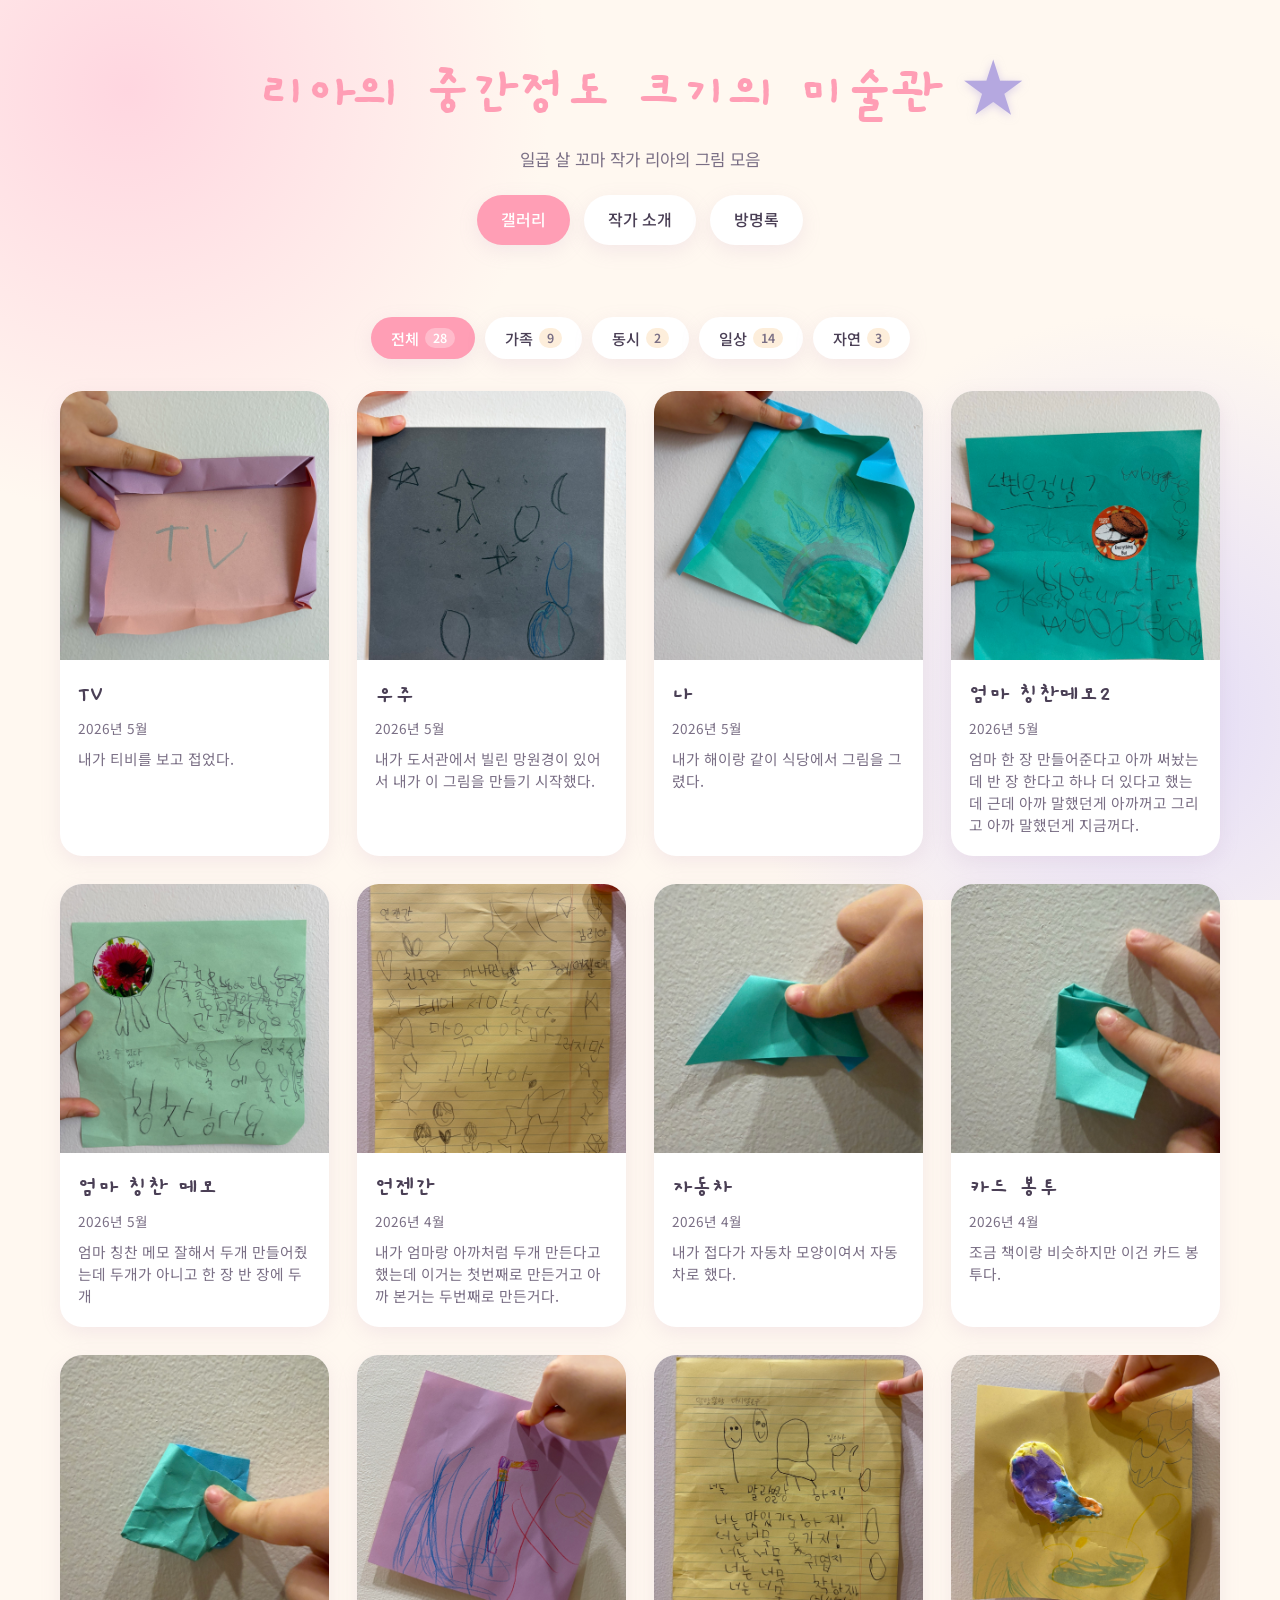
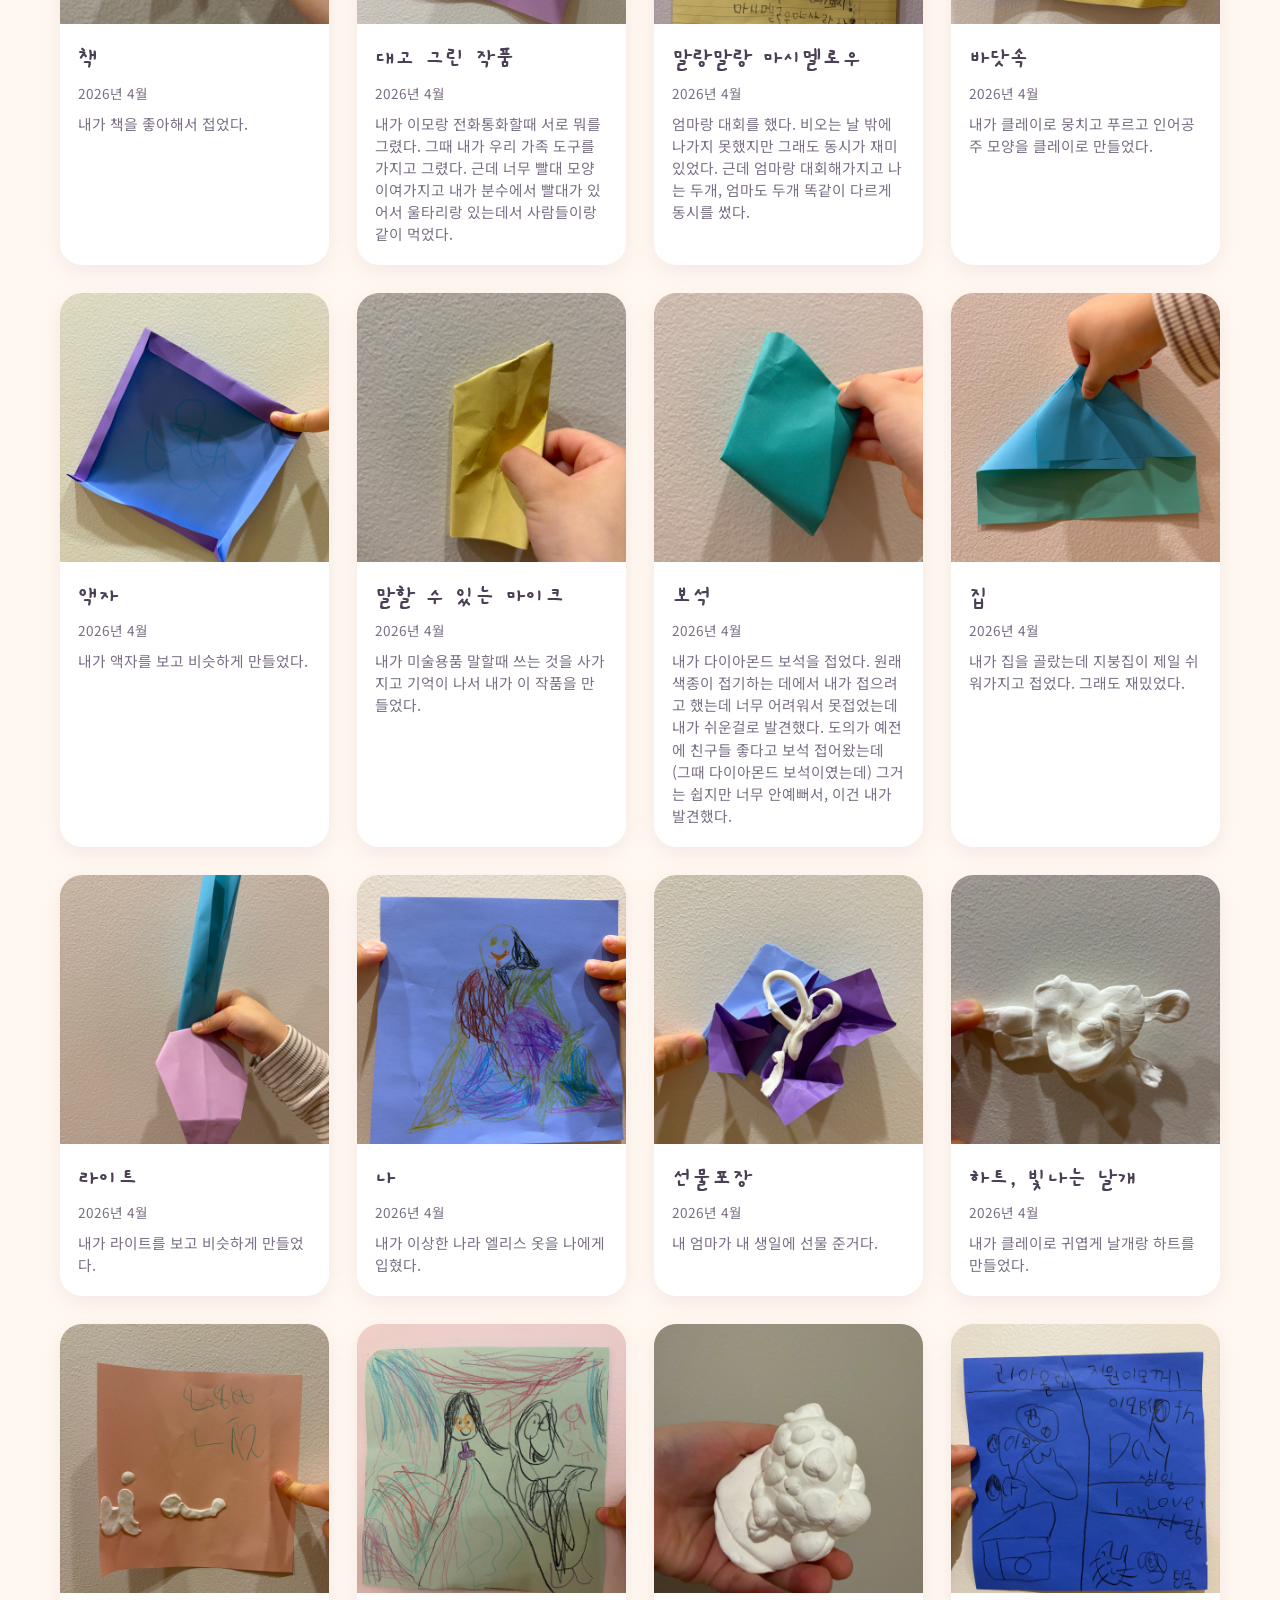
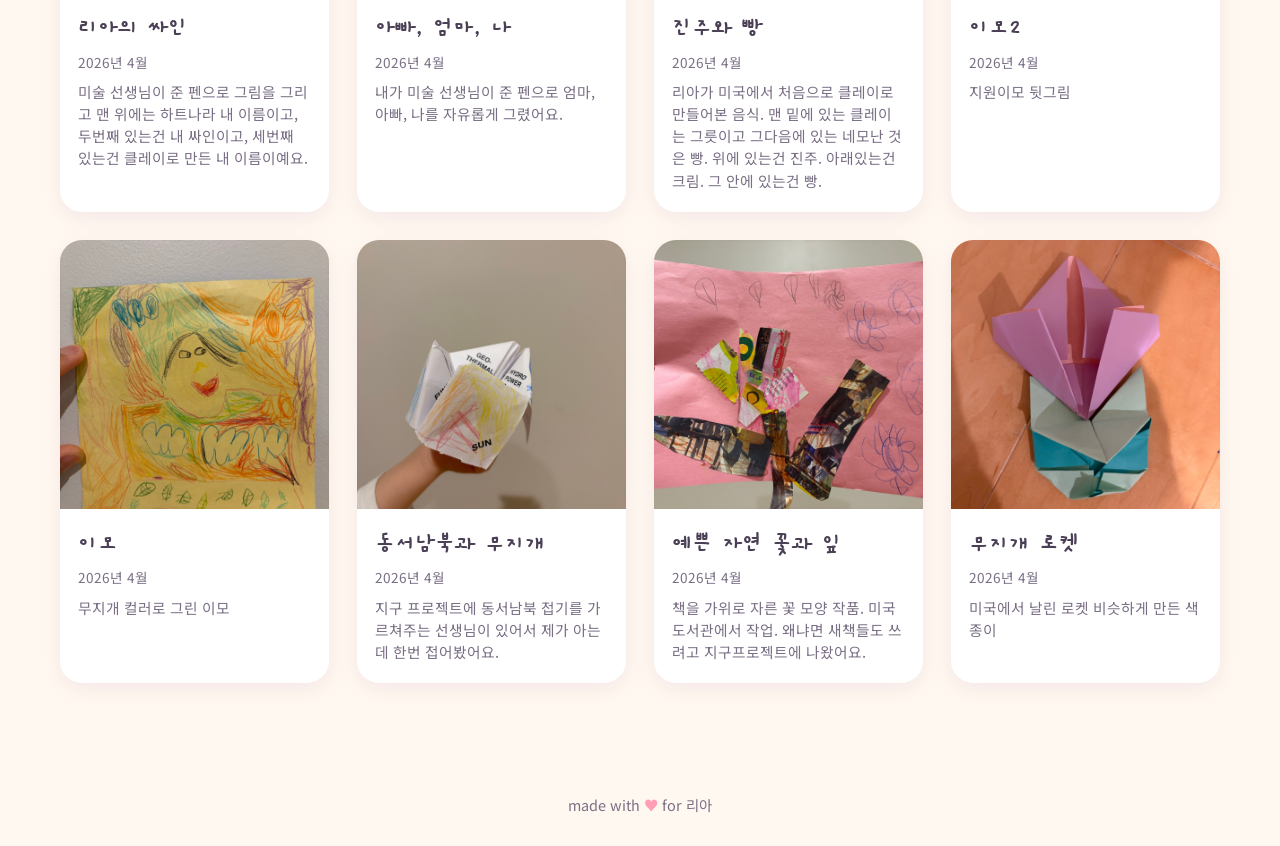
==== index.html @ 21913ac1 "별 색을 라벤더로, 모바일 줄바꿈 처리 - 노란 별이 핑크 배경에서 잘 안 보이던 문제 해결 - 색을 lavender(보라)로 변경 + drop-shadow 추가 - "미술관"과 " ====
<!DOCTYPE html>
<html lang="ko">
<head>
  <meta charset="UTF-8" />
  <meta name="viewport" content="width=device-width, initial-scale=1.0" />
  <title>리아의 중간정도 크기의 미술관</title>
  <meta name="description" content="일곱 살 꼬마 작가 리아의 그림 모음" />

  <!-- Open Graph (카카오톡, 페이스북, 슬랙 등 공유 미리보기) -->
  <meta property="og:type" content="website" />
  <meta property="og:site_name" content="리아의 중간정도 크기의 미술관" />
  <meta property="og:title" content="리아의 중간정도 크기의 미술관" />
  <meta property="og:description" content="일곱 살 꼬마 작가 리아의 그림 모음 — 가족·자연·동시·일상" />
  <meta property="og:url" content="https://junsoopablo.github.io/lia-gallery/" />
  <meta property="og:image" content="https://junsoopablo.github.io/lia-gallery/og-image.png" />
  <meta property="og:image:width" content="1200" />
  <meta property="og:image:height" content="630" />
  <meta property="og:locale" content="ko_KR" />
  <meta name="twitter:card" content="summary_large_image" />
  <meta name="twitter:title" content="리아의 중간정도 크기의 미술관" />
  <meta name="twitter:description" content="일곱 살 꼬마 작가 리아의 그림 모음" />
  <meta name="twitter:image" content="https://junsoopablo.github.io/lia-gallery/og-image.png" />

  <link rel="preconnect" href="https://fonts.googleapis.com" />
  <link rel="preconnect" href="https://fonts.gstatic.com" crossorigin />
  <link href="https://fonts.googleapis.com/css2?family=Gaegu:wght@400;700&family=Noto+Sans+KR:wght@400;500;700&display=swap" rel="stylesheet" />
  <link rel="stylesheet" href="style.css" />
</head>
<body>
  <header>
    <h1 class="site-title">리아의 중간정도 크기의 미술관&nbsp;<span class="star">★</span></h1>
    <p class="tagline">일곱 살 꼬마 작가 리아의 그림 모음</p>
    <nav>
      <a href="index.html" class="active">갤러리</a>
      <a href="about.html">작가 소개</a>
      <a href="guestbook.html">방명록</a>
      <a href="admin.html" class="admin-link" hidden>✏️ 편집</a>
    </nav>
  </header>

  <main>
    <div id="filterBar" class="filter-bar" role="tablist" aria-label="주제별 필터"></div>
    <section id="gallery" class="gallery" aria-label="작품 목록"></section>

  </main>

  <!-- Lightbox -->
  <div class="lightbox" id="lightbox" role="dialog" aria-modal="true" aria-label="작품 크게 보기">
    <button class="lightbox-close" id="lightboxClose" aria-label="닫기">✕</button>
    <button class="lightbox-nav lightbox-prev" id="lightboxPrev" aria-label="이전 작품">‹</button>
    <button class="lightbox-nav lightbox-next" id="lightboxNext" aria-label="다음 작품">›</button>
    <div class="lightbox-content">
      <img id="lightboxImg" src="" alt="" />
      <div class="lightbox-info">
        <h2 class="artwork-title" id="lightboxTitle"></h2>
        <p class="artwork-meta" id="lightboxMeta"></p>
        <p class="artwork-desc" id="lightboxDesc"></p>
      </div>
    </div>
  </div>

  <footer>
    <p>made with <span class="heart">♥</span> for 리아</p>
  </footer>

  <script src="artworks.js"></script>
  <script>
    // === Show 편집 link only on localhost ===
    if (['localhost', '127.0.0.1'].includes(location.hostname)) {
      document.querySelectorAll('.admin-link').forEach(a => a.hidden = false);
    }

    // === Helper: normalize category ===
    function getCat(art) {
      const c = (art.category || '').trim();
      return c || '기타';
    }

    // === Render gallery ===
    const gallery = document.getElementById('gallery');
    const filterBar = document.getElementById('filterBar');

    if (!artworks.length) {
      gallery.innerHTML = '<div class="empty">곧 새 작품이 올라올 거예요!</div>';
    } else {
      artworks.forEach((art, idx) => {
        const card = document.createElement('article');
        card.className = 'artwork-card';
        card.dataset.idx = idx;
        card.dataset.category = getCat(art);

        const wrap = document.createElement('div');
        wrap.className = 'artwork-img-wrap';
        const img = document.createElement('img');
        img.src = art.src;
        img.alt = art.title;
        img.loading = 'lazy';
        wrap.appendChild(img);

        const info = document.createElement('div');
        info.className = 'artwork-info';
        const h3 = document.createElement('h3');
        h3.className = 'artwork-title';
        h3.textContent = art.title;
        const meta = document.createElement('p');
        meta.className = 'artwork-meta';
        meta.textContent = art.date || '';
        info.appendChild(h3);
        info.appendChild(meta);
        if (art.description) {
          const desc = document.createElement('p');
          desc.className = 'artwork-desc';
          desc.textContent = art.description;
          info.appendChild(desc);
        }

        card.appendChild(wrap);
        card.appendChild(info);
        card.addEventListener('click', () => openLightbox(idx));
        gallery.appendChild(card);
      });

      // === Build filter buttons ===
      const counts = new Map();
      artworks.forEach(a => {
        const c = getCat(a);
        counts.set(c, (counts.get(c) || 0) + 1);
      });
      // Order: named categories (alpha) first, 기타 last
      const named = Array.from(counts.keys()).filter(c => c !== '기타').sort((a, b) => a.localeCompare(b, 'ko'));
      const orderedCats = [...named];
      if (counts.has('기타')) orderedCats.push('기타');

      // Only show filter bar if there's at least one named category
      if (named.length > 0) {
        addFilterBtn('전체', artworks.length, true);
        orderedCats.forEach(cat => addFilterBtn(cat, counts.get(cat), false));
      }
    }

    let currentFilter = '전체';

    function addFilterBtn(label, count, active) {
      const btn = document.createElement('button');
      btn.className = 'filter-btn' + (active ? ' active' : '');
      btn.dataset.cat = label;
      btn.innerHTML = `${label} <span class="filter-count">${count}</span>`;
      btn.addEventListener('click', () => {
        document.querySelectorAll('.filter-btn').forEach(b => b.classList.remove('active'));
        btn.classList.add('active');
        currentFilter = label;
        applyFilter();
      });
      filterBar.appendChild(btn);
    }

    function applyFilter() {
      document.querySelectorAll('.artwork-card').forEach(card => {
        const visible = currentFilter === '전체' || card.dataset.category === currentFilter;
        card.classList.toggle('hidden', !visible);
      });
    }

    // === Lightbox ===
    const lightbox = document.getElementById('lightbox');
    const lbImg = document.getElementById('lightboxImg');
    const lbTitle = document.getElementById('lightboxTitle');
    const lbMeta = document.getElementById('lightboxMeta');
    const lbDesc = document.getElementById('lightboxDesc');
    let currentIdx = 0;

    function openLightbox(idx) {
      currentIdx = idx;
      const art = artworks[idx];
      lbImg.src = art.src;
      lbImg.alt = art.title;
      lbTitle.textContent = art.title;
      lbMeta.textContent = art.date || '';
      lbDesc.textContent = art.description || '';
      lightbox.classList.add('open');
      document.body.style.overflow = 'hidden';
    }

    function closeLightbox() {
      lightbox.classList.remove('open');
      document.body.style.overflow = '';
    }

    function nav(delta) {
      // Walk through currently visible cards only (respects active filter)
      const visibleCards = Array.from(document.querySelectorAll('.artwork-card:not(.hidden)'));
      if (!visibleCards.length) return;
      const visibleIdxs = visibleCards.map(c => parseInt(c.dataset.idx, 10));
      const pos = visibleIdxs.indexOf(currentIdx);
      const newPos = (pos + delta + visibleIdxs.length) % visibleIdxs.length;
      openLightbox(visibleIdxs[newPos]);
    }

    document.getElementById('lightboxClose').addEventListener('click', closeLightbox);
    document.getElementById('lightboxPrev').addEventListener('click', e => { e.stopPropagation(); nav(-1); });
    document.getElementById('lightboxNext').addEventListener('click', e => { e.stopPropagation(); nav(1); });
    lightbox.addEventListener('click', e => { if (e.target === lightbox) closeLightbox(); });
    document.addEventListener('keydown', e => {
      if (!lightbox.classList.contains('open')) return;
      if (e.key === 'Escape') closeLightbox();
      else if (e.key === 'ArrowLeft') nav(-1);
      else if (e.key === 'ArrowRight') nav(1);
    });
  </script>
</body>
</html>
---- style.css ----
/* === Lia's Art Gallery — base styles === */
:root {
  --cream: #fff8f0;
  --cream-deep: #fdeedb;
  --pink: #ff9eb5;
  --pink-soft: #ffd6e0;
  --lavender: #b5a8e0;
  --lavender-soft: #e3dcf7;
  --mint: #a8e0d2;
  --yellow: #ffe49c;
  --text: #4a3f55;
  --text-soft: #7a6f85;
  --shadow: 0 6px 20px rgba(180, 140, 180, 0.15);
  --shadow-hover: 0 12px 32px rgba(180, 140, 180, 0.25);
}

* { box-sizing: border-box; margin: 0; padding: 0; }

html, body {
  font-family: 'Noto Sans KR', system-ui, -apple-system, sans-serif;
  background: var(--cream);
  color: var(--text);
  line-height: 1.6;
  min-height: 100vh;
}

body {
  background-image:
    radial-gradient(circle at 10% 10%, var(--pink-soft) 0, transparent 30%),
    radial-gradient(circle at 90% 80%, var(--lavender-soft) 0, transparent 30%);
  background-attachment: fixed;
}

/* === Header & nav === */
header {
  text-align: center;
  padding: 48px 20px 24px;
}

.site-title {
  font-family: 'Gaegu', cursive;
  font-size: clamp(2.4rem, 6vw, 3.6rem);
  font-weight: 700;
  color: var(--pink);
  letter-spacing: -1px;
}

.site-title .star {
  display: inline-block;
  color: var(--lavender);
  animation: twinkle 2s ease-in-out infinite;
  filter: drop-shadow(0 2px 4px rgba(181, 168, 224, 0.5));
}

@keyframes twinkle {
  0%, 100% { transform: rotate(-10deg) scale(1); }
  50% { transform: rotate(10deg) scale(1.15); }
}

.tagline {
  color: var(--text-soft);
  font-size: 1.05rem;
  margin-top: 6px;
}

nav {
  display: flex;
  justify-content: center;
  gap: 14px;
  margin-top: 22px;
  flex-wrap: wrap;
}

nav a {
  text-decoration: none;
  color: var(--text);
  background: white;
  padding: 10px 22px;
  border-radius: 999px;
  font-weight: 500;
  box-shadow: var(--shadow);
  transition: transform 0.2s, box-shadow 0.2s, background 0.2s;
  border: 2px solid transparent;
}

nav a:hover {
  transform: translateY(-2px);
  box-shadow: var(--shadow-hover);
  border-color: var(--pink-soft);
}

nav a.active {
  background: var(--pink);
  color: white;
}

/* === Main container === */
main {
  max-width: 1200px;
  margin: 0 auto;
  padding: 24px 20px 80px;
}

/* === Filter bar === */
.filter-bar {
  display: flex;
  flex-wrap: wrap;
  justify-content: center;
  gap: 10px;
  margin-top: 24px;
}

.filter-bar:empty { display: none; }

.filter-btn {
  font-family: inherit;
  font-size: 0.95rem;
  background: white;
  color: var(--text);
  border: 2px solid transparent;
  padding: 8px 18px;
  border-radius: 999px;
  cursor: pointer;
  font-weight: 500;
  box-shadow: var(--shadow);
  transition: transform 0.2s, background 0.2s, color 0.2s, border-color 0.2s;
  display: inline-flex;
  align-items: center;
  gap: 6px;
}

.filter-btn:hover {
  transform: translateY(-2px);
  border-color: var(--pink-soft);
}

.filter-btn.active {
  background: var(--pink);
  color: white;
}

.filter-count {
  font-size: 0.78rem;
  background: var(--cream-deep);
  color: var(--text-soft);
  padding: 1px 8px;
  border-radius: 999px;
  font-weight: 600;
}

.filter-btn.active .filter-count {
  background: rgba(255, 255, 255, 0.3);
  color: white;
}

.artwork-card.hidden { display: none; }

/* === Gallery grid === */
.gallery {
  display: grid;
  grid-template-columns: repeat(auto-fill, minmax(260px, 1fr));
  gap: 28px;
  margin-top: 32px;
}

.artwork-card {
  background: white;
  border-radius: 22px;
  overflow: hidden;
  box-shadow: var(--shadow);
  transition: transform 0.3s, box-shadow 0.3s;
  cursor: pointer;
  display: flex;
  flex-direction: column;
}

@media (hover: hover) {
  .artwork-card:hover {
    transform: translateY(-6px) rotate(-0.5deg);
    box-shadow: var(--shadow-hover);
  }

  .artwork-card:nth-child(even):hover {
    transform: translateY(-6px) rotate(0.5deg);
  }

  .artwork-card:hover .artwork-img-wrap img {
    transform: scale(1.05);
  }
}

.artwork-card:active {
  transform: scale(0.98);
}

.artwork-img-wrap {
  width: 100%;
  aspect-ratio: 1 / 1;
  overflow: hidden;
  background: var(--cream-deep);
  display: flex;
  align-items: center;
  justify-content: center;
}

.artwork-img-wrap img {
  width: 100%;
  height: 100%;
  object-fit: cover;
  display: block;
  transition: transform 0.4s ease;
}

.artwork-info {
  padding: 16px 18px 20px;
}

.artwork-title {
  font-family: 'Gaegu', cursive;
  font-size: 1.5rem;
  color: var(--text);
  margin-bottom: 4px;
}

.artwork-meta {
  font-size: 0.85rem;
  color: var(--text-soft);
}

.artwork-desc {
  font-size: 0.92rem;
  color: var(--text-soft);
  margin-top: 8px;
  line-height: 1.5;
}

/* === Lightbox === */
.lightbox {
  position: fixed;
  inset: 0;
  background: rgba(74, 63, 85, 0.85);
  display: none;
  align-items: center;
  justify-content: center;
  z-index: 1000;
  padding: 20px;
  animation: fadeIn 0.25s ease;
}

.lightbox.open { display: flex; }

@keyframes fadeIn { from { opacity: 0; } to { opacity: 1; } }

.lightbox-content {
  background: white;
  border-radius: 22px;
  max-width: 92vw;
  max-height: 92vh;
  overflow: hidden;
  display: flex;
  flex-direction: column;
  box-shadow: 0 20px 60px rgba(0, 0, 0, 0.4);
}

.lightbox-content img {
  width: 100%;
  max-height: 75vh;
  object-fit: contain;
  background: var(--cream-deep);
  display: block;
}

.lightbox-info {
  padding: 18px 24px 22px;
}

.lightbox-info .artwork-title { font-size: 1.8rem; }

.lightbox-close {
  position: absolute;
  top: 20px;
  right: 24px;
  background: white;
  color: var(--text);
  border: none;
  border-radius: 50%;
  width: 44px;
  height: 44px;
  font-size: 1.4rem;
  cursor: pointer;
  box-shadow: var(--shadow);
  transition: transform 0.2s;
}

.lightbox-close:hover { transform: rotate(90deg) scale(1.1); }

.lightbox-nav {
  position: absolute;
  top: 50%;
  transform: translateY(-50%);
  background: white;
  color: var(--text);
  border: none;
  border-radius: 50%;
  width: 50px;
  height: 50px;
  font-size: 1.5rem;
  cursor: pointer;
  box-shadow: var(--shadow);
  transition: transform 0.2s;
}

.lightbox-nav:hover { transform: translateY(-50%) scale(1.1); }
.lightbox-prev { left: 20px; }
.lightbox-next { right: 20px; }

/* === About page === */
.about-hero {
  text-align: center;
  padding: 32px 20px 24px;
}

.about-emoji {
  font-size: 4rem;
  display: inline-block;
  animation: bounce 2.5s ease-in-out infinite;
}

@keyframes bounce {
  0%, 100% { transform: translateY(0); }
  50% { transform: translateY(-12px); }
}

.about-card {
  background: white;
  border-radius: 28px;
  padding: 40px 36px;
  box-shadow: var(--shadow);
  max-width: 720px;
  margin: 24px auto;
  position: relative;
}

.about-card::before {
  content: '';
  position: absolute;
  top: -14px;
  left: 36px;
  width: 28px;
  height: 28px;
  background: var(--pink);
  border-radius: 50%;
}

.about-card::after {
  content: '';
  position: absolute;
  top: -8px;
  left: 70px;
  width: 18px;
  height: 18px;
  background: var(--lavender);
  border-radius: 50%;
}

.about-card h2 {
  font-family: 'Gaegu', cursive;
  font-size: 2rem;
  color: var(--pink);
  margin-bottom: 16px;
}

.about-card p {
  font-size: 1.05rem;
  margin-bottom: 14px;
  color: var(--text);
}

.about-facts {
  display: grid;
  grid-template-columns: repeat(auto-fit, minmax(180px, 1fr));
  gap: 16px;
  margin-top: 28px;
}

.fact {
  background: var(--cream-deep);
  border-radius: 16px;
  padding: 18px;
  text-align: center;
}

.fact-emoji { font-size: 2rem; display: block; margin-bottom: 6px; }
.fact-label { font-size: 0.85rem; color: var(--text-soft); }
.fact-value { font-family: 'Gaegu', cursive; font-size: 1.4rem; color: var(--text); }

/* === Comments (Supabase 방명록) === */
.comments {
  max-width: 820px;
  margin: 56px auto 0;
  background: white;
  border-radius: 22px;
  padding: 28px 28px 24px;
  box-shadow: var(--shadow);
}

.comments-title {
  font-family: 'Gaegu', cursive;
  font-size: 1.8rem;
  color: var(--pink);
  margin-bottom: 4px;
}

.comments-hint {
  color: var(--text-soft);
  font-size: 0.95rem;
  margin-bottom: 20px;
}

.comment-form {
  display: grid;
  gap: 12px;
  margin-bottom: 32px;
  background: linear-gradient(135deg, var(--cream-deep) 0%, var(--lavender-soft) 100%);
  padding: 22px;
  border-radius: 18px;
}

.comment-form input,
.comment-form textarea {
  width: 100%;
  box-sizing: border-box;
  display: block;
  font-family: inherit;
  font-size: 1rem;
  color: var(--text);
  padding: 13px 16px;
  border-radius: 12px;
  border: 2px solid white;
  background: white;
  resize: vertical;
  transition: border-color 0.15s, box-shadow 0.15s;
}

.comment-form input::placeholder,
.comment-form textarea::placeholder {
  color: var(--text-soft);
}

.comment-form input:focus,
.comment-form textarea:focus {
  outline: none;
  border-color: var(--pink);
  box-shadow: 0 0 0 3px rgba(255, 158, 181, 0.25);
}

.comment-form textarea {
  min-height: 90px;
  font-family: inherit;
}

.comment-form-foot {
  display: flex;
  justify-content: flex-end;
  align-items: center;
  gap: 14px;
  flex-wrap: wrap;
}

.comment-form-status {
  margin-right: auto;
  font-size: 0.92rem;
  color: var(--text);
}
.comment-form-status.success { color: #2f7d52; font-weight: 500; }
.comment-form-status.error { color: #c44; font-weight: 500; }

.comment-list {
  display: flex;
  flex-direction: column;
  gap: 14px;
}

.comment-count {
  font-size: 0.92rem;
  color: var(--text-soft);
  margin: 0 0 6px 4px;
}

.comment-loading,
.comment-empty {
  text-align: center;
  padding: 36px 16px;
  background: var(--cream);
  border-radius: 16px;
  color: var(--text-soft);
  font-size: 1rem;
}

.comment-error {
  text-align: center;
  padding: 18px;
  background: #fff0f0;
  border-radius: 12px;
  color: #c44;
  font-size: 0.95rem;
}

.comment-card {
  background: white;
  border: 2px solid var(--cream-deep);
  border-radius: 14px;
  padding: 14px 18px;
  transition: border-color 0.15s, transform 0.15s;
}

.comment-card:hover {
  border-color: var(--pink-soft);
}

.comment-head {
  display: flex;
  justify-content: space-between;
  align-items: baseline;
  gap: 10px;
  margin-bottom: 6px;
}

.comment-name {
  font-weight: 600;
  color: var(--text);
}

.comment-time {
  font-size: 0.82rem;
  color: var(--text-soft);
  flex-shrink: 0;
  margin-left: auto;
}

.comment-delete {
  background: transparent;
  border: none;
  color: var(--text-soft);
  font-size: 0.95rem;
  cursor: pointer;
  padding: 2px 8px;
  border-radius: 6px;
  transition: background 0.15s, color 0.15s;
  flex-shrink: 0;
}

.comment-delete:hover {
  background: #ffeaea;
  color: #c44;
}

.comment-message {
  color: var(--text);
  font-size: 0.97rem;
  line-height: 1.55;
  white-space: pre-wrap;
  word-break: break-word;
}

/* === Footer === */
footer {
  text-align: center;
  padding: 30px 20px;
  color: var(--text-soft);
  font-size: 0.9rem;
}

footer .heart { color: var(--pink); }

/* === Empty state === */
.empty {
  text-align: center;
  padding: 80px 20px;
  color: var(--text-soft);
}

/* === Admin page === */
.server-warning {
  background: #fff5e0;
  border: 2px solid var(--yellow);
  border-radius: 14px;
  padding: 14px 18px;
  margin-top: 14px;
  color: var(--text);
  font-size: 0.95rem;
}

.server-warning code {
  background: white;
  padding: 2px 8px;
  border-radius: 6px;
  font-size: 0.92em;
}

.server-warning a { color: var(--pink); font-weight: 500; }

.admin-status {
  font-size: 0.95rem;
  color: var(--text-soft);
}

.admin-status.saved { color: #4a9d6e; font-weight: 500; }
.admin-status.failed { color: #c44; font-weight: 500; }

.admin-toolbar {
  display: flex;
  align-items: center;
  justify-content: space-between;
  gap: 16px;
  background: white;
  border-radius: 18px;
  padding: 14px 20px;
  box-shadow: var(--shadow);
  margin-top: 18px;
  position: sticky;
  top: 12px;
  z-index: 10;
  flex-wrap: wrap;
}

.btn {
  font-family: inherit;
  font-size: 0.95rem;
  padding: 10px 20px;
  border-radius: 999px;
  border: 2px solid transparent;
  cursor: pointer;
  font-weight: 500;
  transition: transform 0.2s, box-shadow 0.2s;
}

.btn:hover { transform: translateY(-1px); box-shadow: var(--shadow); }

.btn-primary {
  background: var(--pink);
  color: white;
}

.admin-list {
  margin-top: 22px;
  display: flex;
  flex-direction: column;
  gap: 18px;
}

.admin-item {
  background: white;
  border-radius: 20px;
  padding: 18px;
  box-shadow: var(--shadow);
  display: grid;
  grid-template-columns: 160px 1fr;
  gap: 20px;
  align-items: start;
}

.admin-thumb {
  width: 100%;
  aspect-ratio: 1 / 1;
  border-radius: 14px;
  overflow: hidden;
  background: var(--cream-deep);
}

.admin-thumb img {
  width: 100%;
  height: 100%;
  object-fit: cover;
  display: block;
}

.admin-fields {
  display: flex;
  flex-direction: column;
  gap: 12px;
}

.admin-fields label {
  display: flex;
  flex-direction: column;
  gap: 4px;
}

.admin-fields label > span {
  font-size: 0.85rem;
  color: var(--text-soft);
  font-weight: 500;
}

.admin-fields input,
.admin-fields textarea {
  font-family: inherit;
  font-size: 1rem;
  color: var(--text);
  padding: 10px 14px;
  border-radius: 12px;
  border: 2px solid var(--cream-deep);
  background: var(--cream);
  resize: vertical;
  transition: border-color 0.15s, background 0.15s;
}

.admin-fields input:focus,
.admin-fields textarea:focus {
  outline: none;
  border-color: var(--pink-soft);
  background: white;
}

/* === Responsive: tablet === */
@media (max-width: 900px) {
  .gallery {
    grid-template-columns: repeat(auto-fill, minmax(220px, 1fr));
    gap: 22px;
  }
}

/* === Responsive: mobile (≤ 600px) === */
@media (max-width: 600px) {
  /* Header & nav */
  header { padding: 28px 14px 14px; }
  .site-title {
    font-size: 1.95rem;
    letter-spacing: -0.5px;
    line-height: 1.15;
  }
  .tagline {
    font-size: 0.92rem;
    margin-top: 4px;
  }
  nav {
    gap: 8px;
    margin-top: 16px;
  }
  nav a {
    padding: 9px 16px;
    font-size: 0.9rem;
  }

  main { padding: 16px 14px 50px; }

  /* Filter bar */
  .filter-bar {
    gap: 8px;
    margin-top: 16px;
  }
  .filter-btn {
    padding: 8px 14px;
    font-size: 0.88rem;
  }
  .filter-count {
    padding: 1px 7px;
    font-size: 0.74rem;
  }

  /* Gallery — 2 columns */
  .gallery {
    grid-template-columns: repeat(2, 1fr);
    gap: 12px;
    margin-top: 22px;
  }
  .artwork-card { border-radius: 16px; }
  .artwork-info { padding: 10px 12px 14px; }
  .artwork-title { font-size: 1.15rem; line-height: 1.25; }
  .artwork-meta { font-size: 0.74rem; }
  .artwork-desc {
    font-size: 0.82rem;
    margin-top: 6px;
    display: -webkit-box;
    -webkit-line-clamp: 2;
    -webkit-box-orient: vertical;
    overflow: hidden;
  }

  /* Lightbox */
  .lightbox { padding: 10px; }
  .lightbox-content { border-radius: 16px; }
  .lightbox-content img { max-height: 65vh; }
  .lightbox-info { padding: 14px 18px 18px; }
  .lightbox-info .artwork-title { font-size: 1.5rem; }
  .lightbox-close {
    top: 12px;
    right: 12px;
    width: 40px;
    height: 40px;
    font-size: 1.2rem;
  }
  .lightbox-nav {
    width: 40px;
    height: 40px;
    font-size: 1.3rem;
  }
  .lightbox-prev { left: 8px; }
  .lightbox-next { right: 8px; }

  /* About */
  .about-hero { padding: 20px 14px 12px; }
  .about-emoji { font-size: 3rem; }
  .about-card {
    padding: 26px 22px;
    border-radius: 22px;
    margin: 18px auto;
  }
  .about-card h2 { font-size: 1.55rem; line-height: 1.3; }
  .about-card p { font-size: 0.98rem; }
  .about-facts {
    grid-template-columns: repeat(2, 1fr);
    gap: 10px;
    margin-top: 22px;
  }
  .fact { padding: 14px 8px; }
  .fact-emoji { font-size: 1.7rem; }
  .fact-value { font-size: 1.2rem; }
  .fact-label { font-size: 0.78rem; }

  /* Comments */
  .comments {
    padding: 22px 16px 18px;
    border-radius: 18px;
    margin-top: 32px;
  }
  .comments-title { font-size: 1.6rem; }
  .comments-hint { font-size: 0.92rem; margin-bottom: 16px; }
  .comment-form {
    padding: 16px;
    gap: 10px;
    border-radius: 14px;
  }
  .comment-form input,
  .comment-form textarea {
    padding: 12px 14px;
    font-size: 16px; /* iOS 줌 방지 */
  }
  .comment-form textarea { min-height: 80px; }
  .comment-form-foot {
    flex-direction: column-reverse;
    align-items: stretch;
    gap: 8px;
  }
  .comment-form-status {
    margin-right: 0;
    text-align: center;
    font-size: 0.88rem;
  }
  .comment-form .btn { width: 100%; padding: 12px 20px; }
  .comment-card { padding: 12px 14px; border-radius: 12px; }
  .comment-name { font-size: 0.95rem; }
  .comment-time { font-size: 0.78rem; }
  .comment-message { font-size: 0.93rem; }

  /* Admin */
  .admin-item {
    grid-template-columns: 1fr;
    padding: 14px;
  }
  .admin-thumb { max-width: 180px; }
  .admin-toolbar { position: static; padding: 12px 14px; }
  .admin-fields input,
  .admin-fields textarea { font-size: 16px; /* iOS 줌 방지 */ }

  /* Footer */
  footer { padding: 22px 16px; font-size: 0.85rem; }
}

/* === iOS-safe touch behavior === */
button, .btn, nav a, .filter-btn, .artwork-card, .lightbox-nav, .lightbox-close {
  -webkit-tap-highlight-color: rgba(255, 158, 181, 0.2);
}
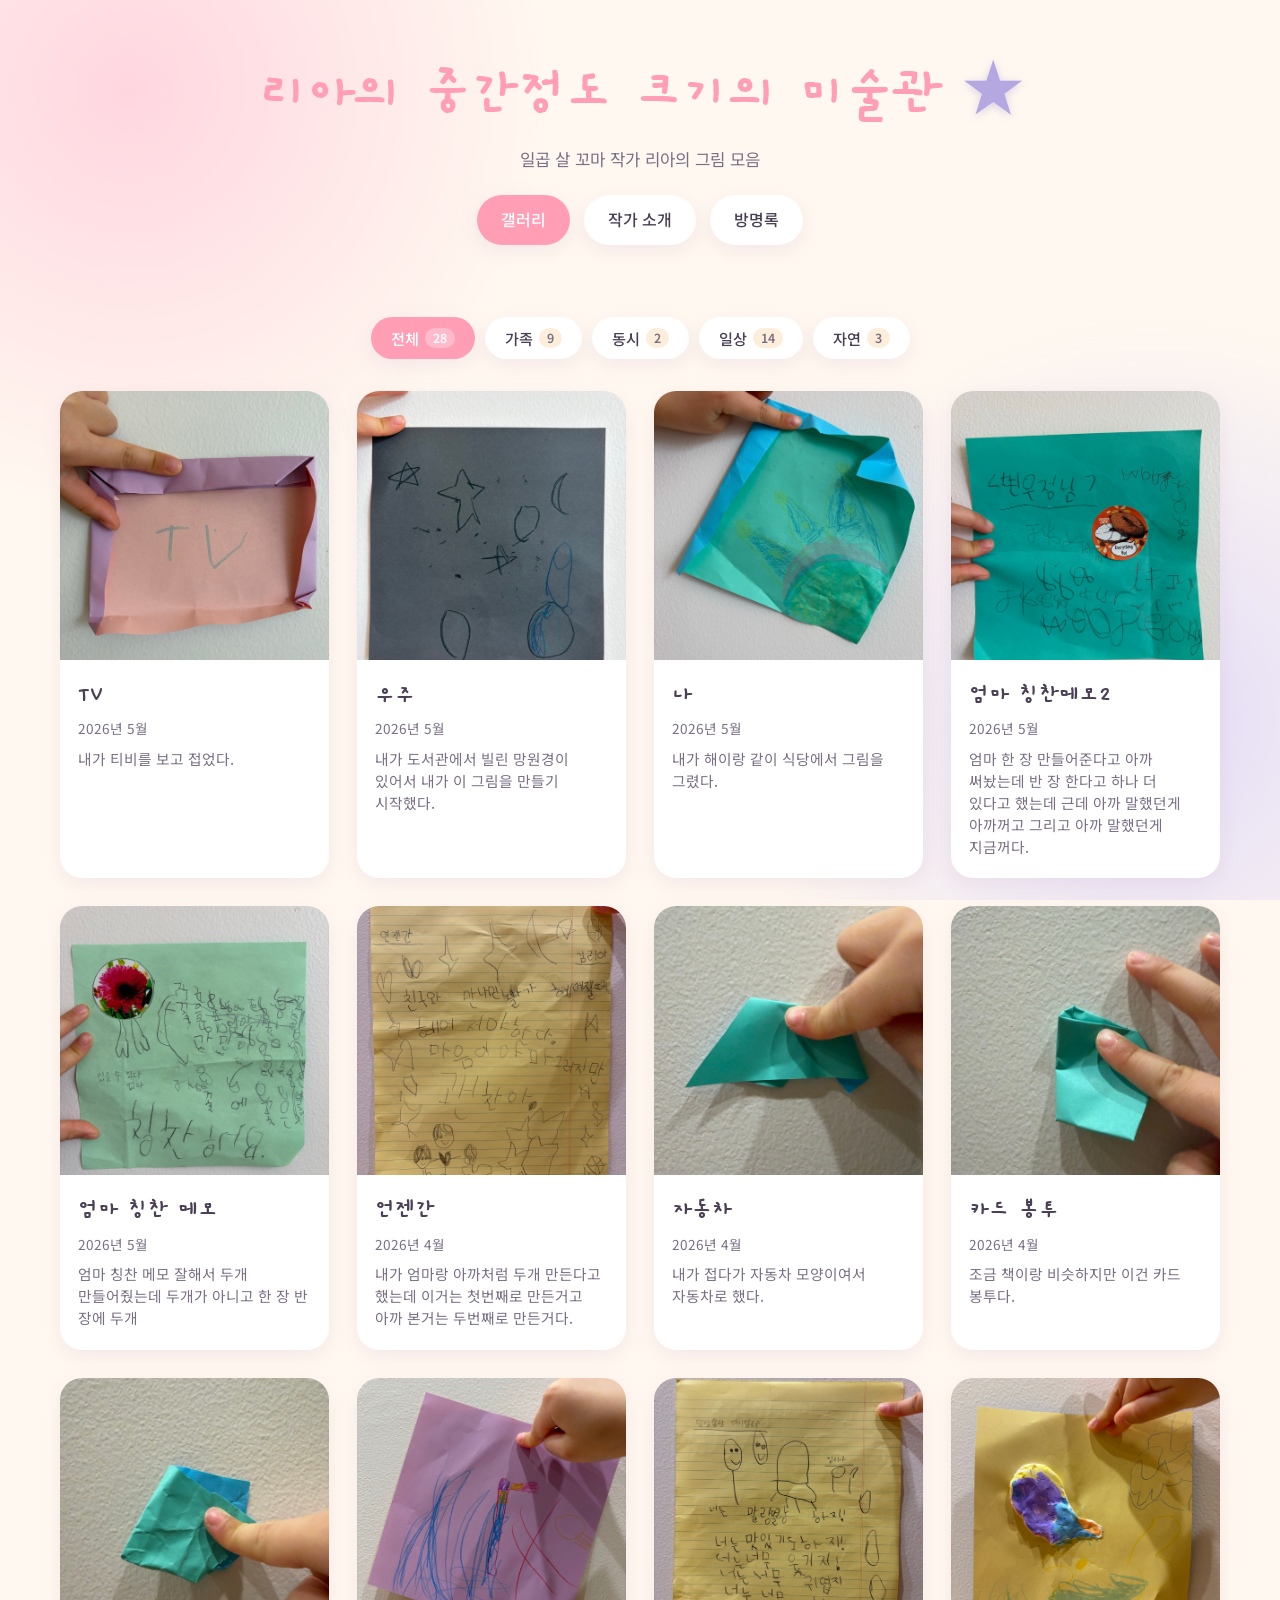
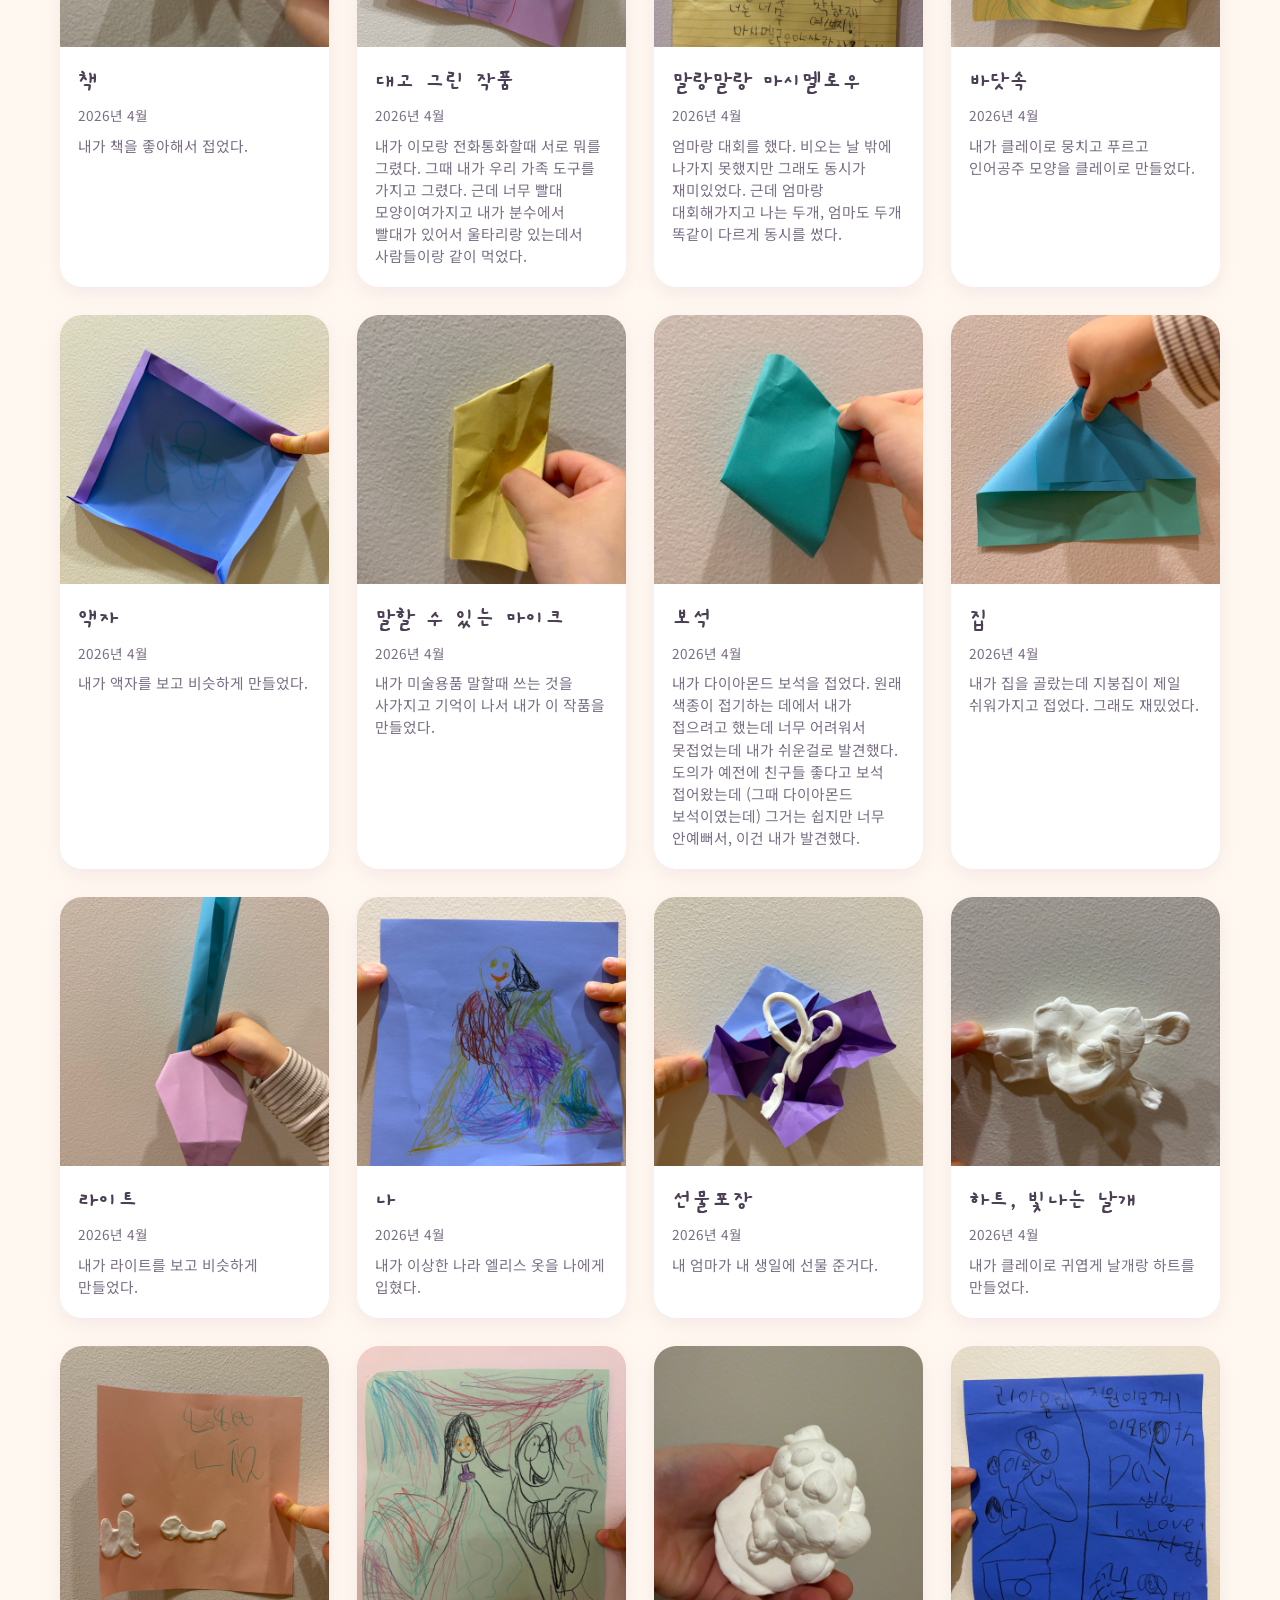
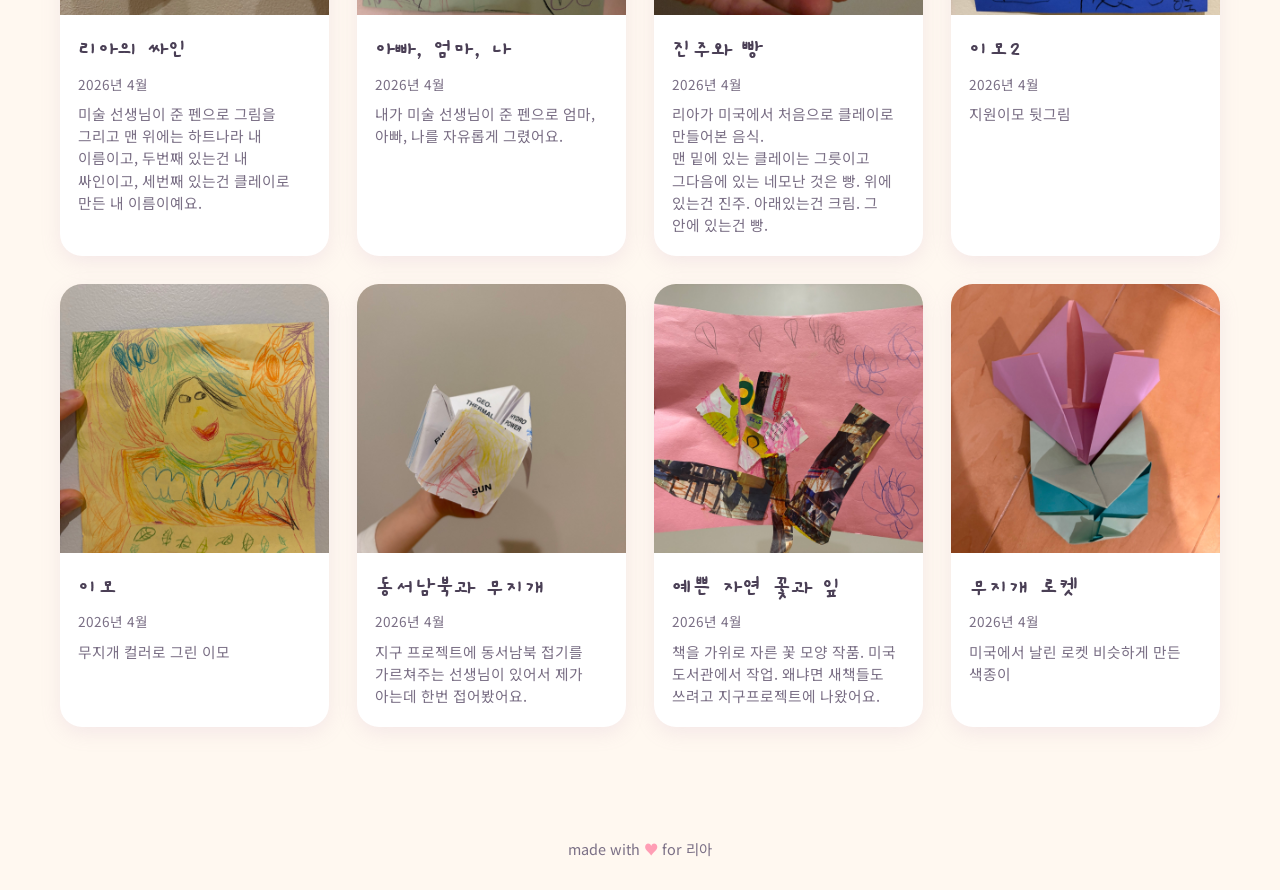
==== commit 77c0cb3a: "라이트박스 모바일 UX 개선 - 화살표 버튼이 흰 카드 위에서 안 보이던 문제 해결 (어두운 배경으로) - 닫기/네비 버튼 z-index 추가, 터치 타겟 44px로 확대 - 좌우" ====
--- a/index.html
+++ b/index.html
@@ -206,6 +206,24 @@
       else if (e.key === 'ArrowLeft') nav(-1);
       else if (e.key === 'ArrowRight') nav(1);
     });
+
+    // === Touch swipe support (mobile) ===
+    let touchStartX = 0, touchStartY = 0;
+    lightbox.addEventListener('touchstart', e => {
+      const t = e.changedTouches[0];
+      touchStartX = t.clientX;
+      touchStartY = t.clientY;
+    }, { passive: true });
+    lightbox.addEventListener('touchend', e => {
+      if (!lightbox.classList.contains('open')) return;
+      const t = e.changedTouches[0];
+      const dx = t.clientX - touchStartX;
+      const dy = t.clientY - touchStartY;
+      // 가로 스와이프 (수직보다 더 크고 50px 이상)
+      if (Math.abs(dx) > 50 && Math.abs(dx) > Math.abs(dy)) {
+        nav(dx < 0 ? 1 : -1);
+      }
+    }, { passive: true });
   </script>
 </body>
 </html>
--- a/style.css
+++ b/style.css
@@ -22,6 +22,8 @@
   color: var(--text);
   line-height: 1.6;
   min-height: 100vh;
+  word-break: keep-all;
+  overflow-wrap: break-word;
 }
 
 body {
@@ -43,6 +45,8 @@
   font-weight: 700;
   color: var(--pink);
   letter-spacing: -1px;
+  word-break: keep-all;
+  overflow-wrap: break-word;
 }
 
 .site-title .star {
@@ -232,6 +236,7 @@
   color: var(--text-soft);
   margin-top: 8px;
   line-height: 1.5;
+  white-space: pre-wrap;
 }
 
 /* === Lightbox === */
@@ -256,10 +261,12 @@
   border-radius: 22px;
   max-width: 92vw;
   max-height: 92vh;
-  overflow: hidden;
+  overflow-y: auto;
+  overflow-x: hidden;
   display: flex;
   flex-direction: column;
   box-shadow: 0 20px 60px rgba(0, 0, 0, 0.4);
+  -webkit-overflow-scrolling: touch;
 }
 
 .lightbox-content img {
@@ -280,37 +287,50 @@
   position: absolute;
   top: 20px;
   right: 24px;
-  background: white;
-  color: var(--text);
+  background: rgba(74, 63, 85, 0.85);
+  color: white;
   border: none;
   border-radius: 50%;
   width: 44px;
   height: 44px;
   font-size: 1.4rem;
   cursor: pointer;
-  box-shadow: var(--shadow);
-  transition: transform 0.2s;
-}
-
-.lightbox-close:hover { transform: rotate(90deg) scale(1.1); }
+  box-shadow: 0 4px 12px rgba(0, 0, 0, 0.3);
+  transition: transform 0.2s, background 0.2s;
+  z-index: 10;
+}
+
+.lightbox-close:hover {
+  transform: rotate(90deg) scale(1.1);
+  background: var(--text);
+}
 
 .lightbox-nav {
   position: absolute;
   top: 50%;
   transform: translateY(-50%);
-  background: white;
-  color: var(--text);
+  background: rgba(74, 63, 85, 0.85);
+  color: white;
   border: none;
   border-radius: 50%;
   width: 50px;
   height: 50px;
-  font-size: 1.5rem;
+  font-size: 1.6rem;
+  font-weight: 600;
   cursor: pointer;
-  box-shadow: var(--shadow);
-  transition: transform 0.2s;
-}
-
-.lightbox-nav:hover { transform: translateY(-50%) scale(1.1); }
+  box-shadow: 0 4px 12px rgba(0, 0, 0, 0.3);
+  transition: transform 0.2s, background 0.2s;
+  z-index: 10;
+  display: flex;
+  align-items: center;
+  justify-content: center;
+  padding-bottom: 4px; /* 화살표 시각적 보정 */
+}
+
+.lightbox-nav:hover {
+  transform: translateY(-50%) scale(1.1);
+  background: var(--text);
+}
 .lightbox-prev { left: 20px; }
 .lightbox-next { right: 20px; }
 
@@ -769,7 +789,8 @@
   .artwork-info { padding: 10px 12px 14px; }
   .artwork-title { font-size: 1.15rem; line-height: 1.25; }
   .artwork-meta { font-size: 0.74rem; }
-  .artwork-desc {
+  /* 갤러리 카드의 설명만 2줄 자르기 (라이트박스에서는 전체 표시) */
+  .artwork-card .artwork-desc {
     font-size: 0.82rem;
     margin-top: 6px;
     display: -webkit-box;
@@ -785,19 +806,19 @@
   .lightbox-info { padding: 14px 18px 18px; }
   .lightbox-info .artwork-title { font-size: 1.5rem; }
   .lightbox-close {
-    top: 12px;
-    right: 12px;
-    width: 40px;
-    height: 40px;
-    font-size: 1.2rem;
+    top: 14px;
+    right: 14px;
+    width: 44px;
+    height: 44px;
+    font-size: 1.3rem;
   }
   .lightbox-nav {
-    width: 40px;
-    height: 40px;
-    font-size: 1.3rem;
-  }
-  .lightbox-prev { left: 8px; }
-  .lightbox-next { right: 8px; }
+    width: 44px;
+    height: 44px;
+    font-size: 1.5rem;
+  }
+  .lightbox-prev { left: 6px; }
+  .lightbox-next { right: 6px; }
 
   /* About */
   .about-hero { padding: 20px 14px 12px; }
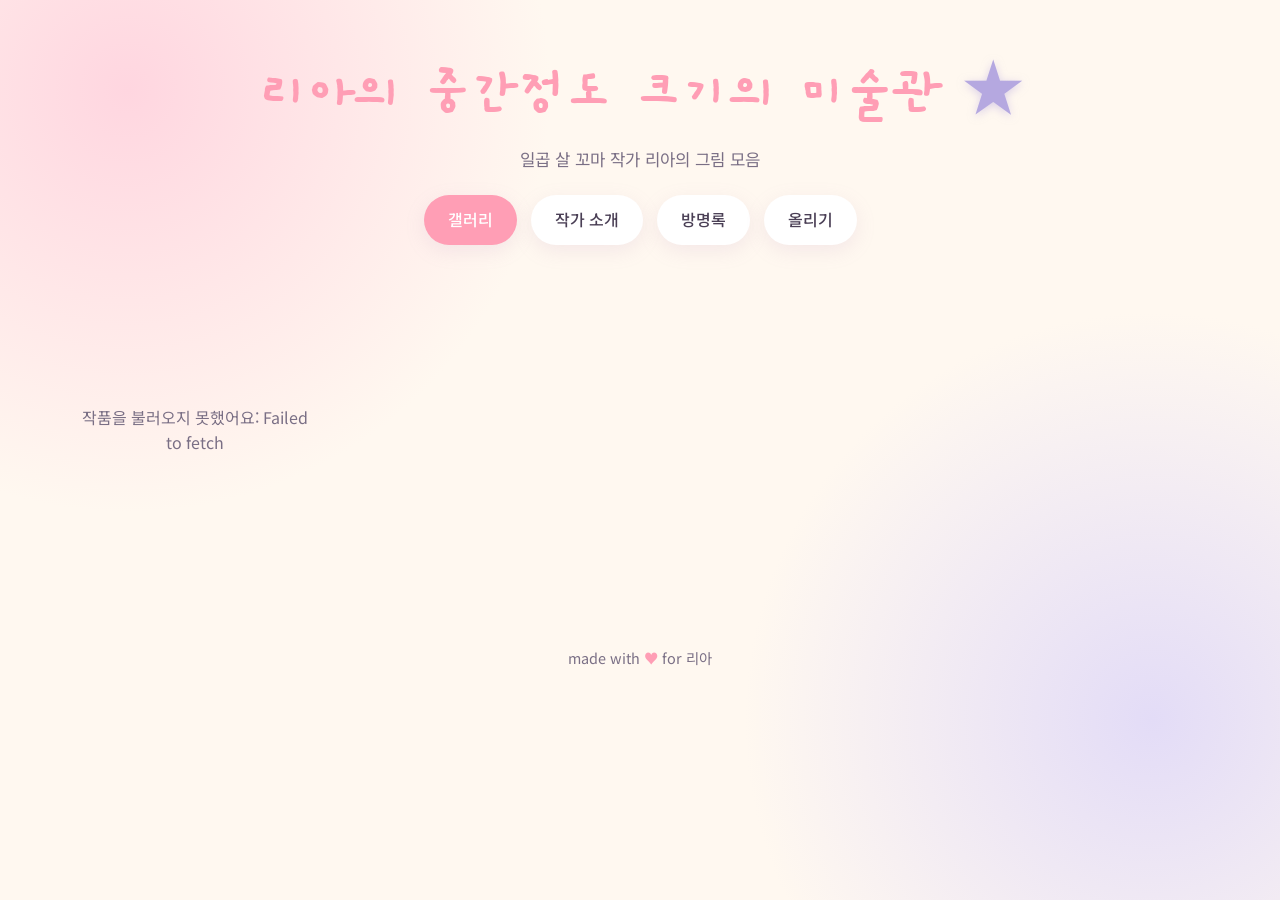
==== commit b9bb5d7c: "Supabase 백엔드 전환 + 탭 업로드 페이지 핵심: 작품 데이터를 GitHub 정적 파일에서 Supabase DB+Storage로 이전. 이제 컴퓨터 없이 갤럭시 탭에서 직접" ====
--- a/index.html
+++ b/index.html
@@ -34,6 +34,7 @@
       <a href="index.html" class="active">갤러리</a>
       <a href="about.html">작가 소개</a>
       <a href="guestbook.html">방명록</a>
+      <a href="upload.html">올리기</a>
       <a href="admin.html" class="admin-link" hidden>✏️ 편집</a>
     </nav>
   </header>
@@ -63,7 +64,7 @@
     <p>made with <span class="heart">♥</span> for 리아</p>
   </footer>
 
-  <script src="artworks.js"></script>
+  <script src="config.js"></script>
   <script>
     // === Show 편집 link only on localhost ===
     if (['localhost', '127.0.0.1'].includes(location.hostname)) {
@@ -76,13 +77,47 @@
       return c || '기타';
     }
 
-    // === Render gallery ===
+    let artworks = [];
     const gallery = document.getElementById('gallery');
     const filterBar = document.getElementById('filterBar');
 
-    if (!artworks.length) {
-      gallery.innerHTML = '<div class="empty">곧 새 작품이 올라올 거예요!</div>';
-    } else {
+    // === Load artworks from Supabase ===
+    async function loadArtworks() {
+      gallery.innerHTML = '<div class="empty">작품 불러오는 중...</div>';
+      const url = `${SUPABASE_URL}/rest/v1/artworks?select=*&order=sort_order.desc.nullslast,created_at.desc`;
+      try {
+        const res = await fetch(url, {
+          headers: {
+            apikey: SUPABASE_ANON_KEY,
+            Authorization: 'Bearer ' + SUPABASE_ANON_KEY,
+          }
+        });
+        if (!res.ok) throw new Error('HTTP ' + res.status);
+        const rows = await res.json();
+        artworks = rows.map(r => ({
+          id: r.id,
+          title: r.title || '',
+          date: r.date || '',
+          category: r.category || '',
+          description: r.description || '',
+          src: imageUrl(r.image_path),
+        }));
+        renderGallery();
+      } catch (e) {
+        gallery.innerHTML = '<div class="empty">작품을 불러오지 못했어요: ' + e.message + '</div>';
+      }
+    }
+
+    // === Render gallery ===
+    function renderGallery() {
+      gallery.innerHTML = '';
+      filterBar.innerHTML = '';
+
+      if (!artworks.length) {
+        gallery.innerHTML = '<div class="empty">곧 새 작품이 올라올 거예요!</div>';
+        return;
+      }
+
       artworks.forEach((art, idx) => {
         const card = document.createElement('article');
         card.className = 'artwork-card';
@@ -140,6 +175,8 @@
 
     let currentFilter = '전체';
 
+    loadArtworks();
+
     function addFilterBtn(label, count, active) {
       const btn = document.createElement('button');
       btn.className = 'filter-btn' + (active ? ' active' : '');
--- a/style.css
+++ b/style.css
@@ -583,6 +583,157 @@
   word-break: break-word;
 }
 
+/* === Upload page === */
+.upload-card {
+  max-width: 720px;
+  margin: 24px auto 0;
+  background: white;
+  border-radius: 22px;
+  padding: 28px;
+  box-shadow: var(--shadow);
+}
+
+.upload-loading {
+  text-align: center;
+  color: var(--text-soft);
+  margin-top: 60px;
+}
+
+.upload-head {
+  display: flex;
+  justify-content: space-between;
+  align-items: center;
+  margin-bottom: 18px;
+}
+
+.upload-section-title {
+  font-family: 'Gaegu', cursive;
+  font-size: 1.8rem;
+  color: var(--pink);
+  margin: 0;
+}
+
+.upload-form {
+  display: grid;
+  gap: 14px;
+}
+
+.upload-form label {
+  display: flex;
+  flex-direction: column;
+  gap: 6px;
+}
+
+.upload-form label > span {
+  font-size: 0.9rem;
+  color: var(--text-soft);
+  font-weight: 500;
+}
+
+.upload-form input[type=text],
+.upload-form input[type=password],
+.upload-form select,
+.upload-form textarea {
+  width: 100%;
+  box-sizing: border-box;
+  font-family: inherit;
+  font-size: 16px;
+  color: var(--text);
+  padding: 13px 16px;
+  border-radius: 12px;
+  border: 2px solid var(--cream-deep);
+  background: var(--cream);
+  resize: vertical;
+  transition: border-color 0.15s, box-shadow 0.15s;
+}
+
+.upload-form input:focus,
+.upload-form select:focus,
+.upload-form textarea:focus {
+  outline: none;
+  border-color: var(--pink);
+  background: white;
+  box-shadow: 0 0 0 3px rgba(255, 158, 181, 0.2);
+}
+
+/* 사진 선택 영역 */
+.photo-picker {
+  position: relative;
+  border: 2px dashed var(--pink-soft);
+  border-radius: 18px;
+  background: var(--cream);
+  cursor: pointer;
+  overflow: hidden;
+  min-height: 200px;
+  display: flex;
+  align-items: center;
+  justify-content: center;
+}
+
+.photo-picker input[type=file] {
+  position: absolute;
+  inset: 0;
+  opacity: 0;
+  cursor: pointer;
+}
+
+.photo-picker-empty {
+  text-align: center;
+  padding: 32px;
+}
+
+.photo-picker-icon {
+  font-size: 3rem;
+  display: block;
+  margin-bottom: 8px;
+}
+
+.photo-picker-text {
+  color: var(--text-soft);
+  font-size: 1rem;
+  font-weight: 500;
+}
+
+.photo-picker img {
+  width: 100%;
+  max-height: 360px;
+  object-fit: contain;
+  background: var(--cream-deep);
+}
+
+.upload-foot {
+  display: flex;
+  justify-content: flex-end;
+  align-items: center;
+  gap: 14px;
+  flex-wrap: wrap;
+  margin-top: 4px;
+}
+
+.upload-status {
+  margin-right: auto;
+  font-size: 0.92rem;
+  color: var(--text);
+}
+.upload-status.success { color: #2f7d52; font-weight: 500; }
+.upload-status.error { color: #c44; font-weight: 500; }
+
+.btn-link {
+  background: transparent;
+  color: var(--text-soft);
+  font-size: 0.9rem;
+  padding: 6px 12px;
+}
+.btn-link:hover { color: var(--text); background: var(--cream-deep); box-shadow: none; transform: none; }
+
+@media (max-width: 600px) {
+  .upload-card { padding: 22px 16px; border-radius: 18px; }
+  .upload-section-title { font-size: 1.5rem; }
+  .upload-foot { flex-direction: column-reverse; align-items: stretch; gap: 8px; }
+  .upload-foot .upload-status { margin-right: 0; text-align: center; }
+  .upload-foot .btn-primary { width: 100%; padding: 13px 20px; }
+}
+
 /* === Footer === */
 footer {
   text-align: center;
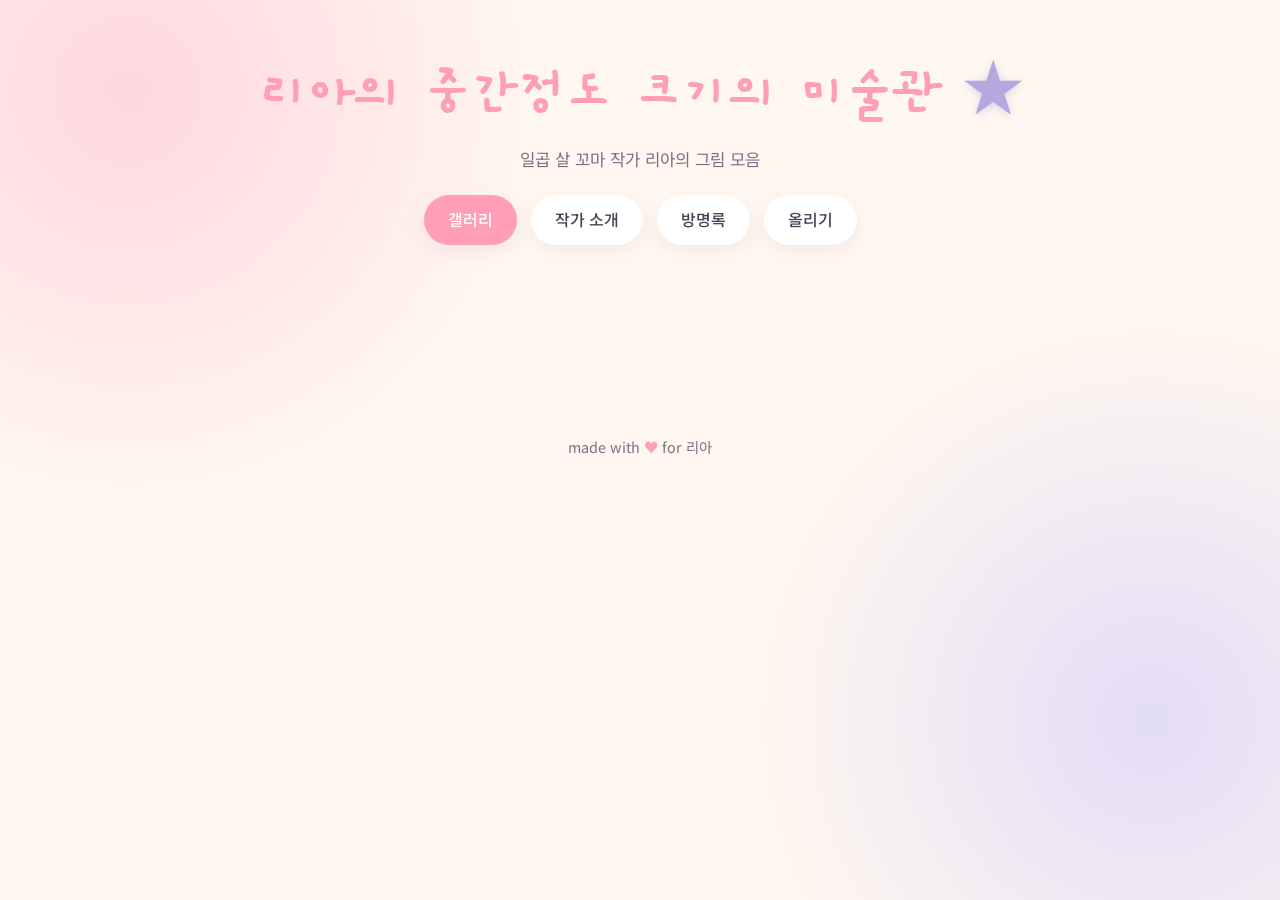
==== commit fef1dc95: "좋아요 기능 (익명 + 이름) - 작품 카드에 ❤️ 카운트 표시 - 라이트박스에 좋아요 버튼 + 누른 사람 이름 목록 - 처음 좋아요 누를 때 이름 입력 모달   · Supabas" ====
--- a/index.html
+++ b/index.html
@@ -35,6 +35,7 @@
       <a href="about.html">작가 소개</a>
       <a href="guestbook.html">방명록</a>
       <a href="upload.html">올리기</a>
+      <a href="#" class="admin-only" id="logoutLink">로그아웃</a>
       <a href="admin.html" class="admin-link" hidden>✏️ 편집</a>
     </nav>
   </header>
@@ -56,15 +57,39 @@
         <h2 class="artwork-title" id="lightboxTitle"></h2>
         <p class="artwork-meta" id="lightboxMeta"></p>
         <p class="artwork-desc" id="lightboxDesc"></p>
+        <div class="lightbox-likes">
+          <button class="lightbox-like-btn" id="lightboxLikeBtn" type="button">
+            <span class="like-icon">🤍</span>
+            <span class="like-count">0</span>
+            <span class="like-label">좋아요</span>
+          </button>
+          <div class="lightbox-likers" id="lightboxLikers"></div>
+        </div>
+        <button class="lightbox-delete admin-only" id="lightboxDelete" type="button">🗑️ 삭제</button>
       </div>
     </div>
   </div>
 
+  <!-- Name modal (likes 처음 누를 때) -->
+  <div class="name-modal" id="nameModal" hidden role="dialog" aria-modal="true" aria-label="이름 입력">
+    <div class="name-modal-content">
+      <h3>이름을 알려주세요</h3>
+      <p>좋아요 누르려면 이름이 필요해요. 한 번만 적으면 돼요.</p>
+      <input type="text" id="nameModalInput" maxlength="50" placeholder="예: 김ㅇㅇ" />
+      <div class="name-modal-buttons">
+        <button type="button" id="nameModalCancel" class="btn btn-ghost">취소</button>
+        <button type="button" id="nameModalOk" class="btn btn-primary">확인</button>
+      </div>
+    </div>
+  </div>
+
   <footer>
     <p>made with <span class="heart">♥</span> for 리아</p>
   </footer>
 
+  <script src="https://cdn.jsdelivr.net/npm/@supabase/supabase-js@2.39.0/dist/umd/supabase.min.js"></script>
   <script src="config.js"></script>
+  <script src="auth.js"></script>
   <script>
     // === Show 편집 link only on localhost ===
     if (['localhost', '127.0.0.1'].includes(location.hostname)) {
@@ -78,13 +103,24 @@
     }
 
     let artworks = [];
+    let currentUser = null;
     const gallery = document.getElementById('gallery');
     const filterBar = document.getElementById('filterBar');
 
-    // === Load artworks from Supabase ===
+    // 현재 사용자 상태 추적
+    sb.auth.getSession().then(({ data: { session } }) => { currentUser = session?.user || null; });
+    sb.auth.onAuthStateChange((_e, session) => {
+      currentUser = session?.user || null;
+      // 라이트박스가 열려있으면 좋아요 상태 갱신
+      if (lightbox.classList.contains('open') && artworks[currentIdx]) {
+        updateLightboxLikes(artworks[currentIdx]);
+      }
+    });
+
+    // === Load artworks (with likes) ===
     async function loadArtworks() {
       gallery.innerHTML = '<div class="empty">작품 불러오는 중...</div>';
-      const url = `${SUPABASE_URL}/rest/v1/artworks?select=*&order=sort_order.desc.nullslast,created_at.desc`;
+      const url = `${SUPABASE_URL}/rest/v1/artworks?select=*,likes(user_id,display_name)&order=sort_order.desc.nullslast,created_at.desc`;
       try {
         const res = await fetch(url, {
           headers: {
@@ -101,6 +137,7 @@
           category: r.category || '',
           description: r.description || '',
           src: imageUrl(r.image_path),
+          likes: r.likes || [],
         }));
         renderGallery();
       } catch (e) {
@@ -122,6 +159,7 @@
         const card = document.createElement('article');
         card.className = 'artwork-card';
         card.dataset.idx = idx;
+        card.dataset.id = art.id;
         card.dataset.category = getCat(art);
 
         const wrap = document.createElement('div');
@@ -139,7 +177,15 @@
         h3.textContent = art.title;
         const meta = document.createElement('p');
         meta.className = 'artwork-meta';
-        meta.textContent = art.date || '';
+        const dateText = document.createElement('span');
+        dateText.textContent = art.date || '';
+        meta.appendChild(dateText);
+        if (art.likes && art.likes.length > 0) {
+          const pill = document.createElement('span');
+          pill.className = 'card-like-pill';
+          pill.textContent = ` · ❤️ ${art.likes.length}`;
+          meta.appendChild(pill);
+        }
         info.appendChild(h3);
         info.appendChild(meta);
         if (art.description) {
@@ -214,9 +260,130 @@
       lbTitle.textContent = art.title;
       lbMeta.textContent = art.date || '';
       lbDesc.textContent = art.description || '';
+      updateLightboxLikes(art);
       lightbox.classList.add('open');
       document.body.style.overflow = 'hidden';
     }
+
+    function updateLightboxLikes(art) {
+      const btn = document.getElementById('lightboxLikeBtn');
+      const icon = btn.querySelector('.like-icon');
+      const countEl = btn.querySelector('.like-count');
+      const likers = document.getElementById('lightboxLikers');
+      const likes = art.likes || [];
+      const liked = currentUser && likes.some(l => l.user_id === currentUser.id);
+      icon.textContent = liked ? '❤️' : '🤍';
+      btn.classList.toggle('liked', !!liked);
+      countEl.textContent = likes.length;
+      likers.textContent = likes.length ? likes.map(l => l.display_name).join(', ') : '';
+    }
+
+    function refreshCardLikes(art) {
+      const card = document.querySelector(`.artwork-card[data-id="${art.id}"]`);
+      if (!card) return;
+      const meta = card.querySelector('.artwork-meta');
+      if (!meta) return;
+      // Re-render meta line
+      meta.innerHTML = '';
+      const dateText = document.createElement('span');
+      dateText.textContent = art.date || '';
+      meta.appendChild(dateText);
+      if (art.likes && art.likes.length > 0) {
+        const pill = document.createElement('span');
+        pill.className = 'card-like-pill';
+        pill.textContent = ` · ❤️ ${art.likes.length}`;
+        meta.appendChild(pill);
+      }
+    }
+
+    // === Name modal ===
+    function promptForName() {
+      return new Promise((resolve) => {
+        const modal = document.getElementById('nameModal');
+        const input = document.getElementById('nameModalInput');
+        const ok = document.getElementById('nameModalOk');
+        const cancel = document.getElementById('nameModalCancel');
+
+        function close(name) {
+          modal.hidden = true;
+          input.value = '';
+          ok.onclick = cancel.onclick = input.onkeydown = null;
+          resolve(name);
+        }
+        ok.onclick = () => {
+          const name = input.value.trim();
+          if (!name) { input.focus(); return; }
+          close(name);
+        };
+        cancel.onclick = () => close(null);
+        input.onkeydown = (e) => {
+          if (e.key === 'Enter') ok.onclick();
+          else if (e.key === 'Escape') cancel.onclick();
+        };
+
+        modal.hidden = false;
+        setTimeout(() => input.focus(), 50);
+      });
+    }
+
+    async function ensureUser() {
+      const { data: { session } } = await sb.auth.getSession();
+      if (session) { currentUser = session.user; return session.user; }
+
+      const name = await promptForName();
+      if (!name) return null;
+      const { data: signupData, error: signupErr } = await sb.auth.signInAnonymously();
+      if (signupErr) { alert('인증 실패: ' + signupErr.message); return null; }
+      const { data: updData } = await sb.auth.updateUser({ data: { display_name: name } });
+      const user = (updData && updData.user) || signupData.user;
+      currentUser = user;
+      return user;
+    }
+
+    function displayNameOf(user) {
+      const meta = user.user_metadata && user.user_metadata.display_name;
+      if (meta) return meta;
+      if (user.email === 'liakim@junsoopablo.local') return '리아';
+      if (user.email) return user.email.split('@')[0];
+      return '익명';
+    }
+
+    // === Like toggle ===
+    document.getElementById('lightboxLikeBtn').addEventListener('click', async (e) => {
+      e.stopPropagation();
+      const art = artworks[currentIdx];
+      if (!art) return;
+
+      const user = await ensureUser();
+      if (!user) return;
+
+      const myLike = (art.likes || []).find(l => l.user_id === user.id);
+      if (myLike) {
+        // 취소 (optimistic)
+        art.likes = art.likes.filter(l => l !== myLike);
+        updateLightboxLikes(art); refreshCardLikes(art);
+        const { error } = await sb.from('likes').delete()
+          .eq('artwork_id', art.id).eq('user_id', user.id);
+        if (error) {
+          art.likes.push(myLike);
+          updateLightboxLikes(art); refreshCardLikes(art);
+          alert('실패: ' + error.message);
+        }
+      } else {
+        // 추가 (optimistic)
+        const newLike = { user_id: user.id, display_name: displayNameOf(user) };
+        art.likes = [...(art.likes || []), newLike];
+        updateLightboxLikes(art); refreshCardLikes(art);
+        const { error } = await sb.from('likes').insert({
+          artwork_id: art.id, user_id: user.id, display_name: newLike.display_name,
+        });
+        if (error) {
+          art.likes = art.likes.filter(l => l !== newLike);
+          updateLightboxLikes(art); refreshCardLikes(art);
+          alert('실패: ' + error.message);
+        }
+      }
+    });
 
     function closeLightbox() {
       lightbox.classList.remove('open');
@@ -236,6 +403,26 @@
     document.getElementById('lightboxClose').addEventListener('click', closeLightbox);
     document.getElementById('lightboxPrev').addEventListener('click', e => { e.stopPropagation(); nav(-1); });
     document.getElementById('lightboxNext').addEventListener('click', e => { e.stopPropagation(); nav(1); });
+
+    document.getElementById('lightboxDelete').addEventListener('click', async (e) => {
+      e.stopPropagation();
+      const art = artworks[currentIdx];
+      if (!art) return;
+      const label = art.title || '이 작품';
+      if (!confirm(`"${label}"을(를) 정말 삭제할까요?\n되돌릴 수 없어요.`)) return;
+
+      const filename = (art.src || '').split('/').pop();
+      try {
+        const { error: rowErr } = await sb.from('artworks').delete().eq('id', art.id);
+        if (rowErr) throw rowErr;
+        // 이미지 파일도 삭제 (실패해도 행은 이미 지워짐)
+        if (filename) await sb.storage.from('artworks').remove([filename]);
+        closeLightbox();
+        await loadArtworks();
+      } catch (err) {
+        alert('삭제 실패: ' + (err.message || err));
+      }
+    });
     lightbox.addEventListener('click', e => { if (e.target === lightbox) closeLightbox(); });
     document.addEventListener('keydown', e => {
       if (!lightbox.classList.contains('open')) return;
--- a/style.css
+++ b/style.css
@@ -282,6 +282,172 @@
 }
 
 .lightbox-info .artwork-title { font-size: 1.8rem; }
+
+/* 로그인 한 사용자만 보이는 요소 */
+.admin-only { display: none; }
+body.is-admin .admin-only { display: inline-flex; }
+
+.lightbox-delete {
+  margin-top: 14px;
+  align-items: center;
+  justify-content: center;
+  gap: 6px;
+  background: #fff0f0;
+  color: #c44;
+  border: 2px solid #ffd6d6;
+  font-family: inherit;
+  font-size: 0.95rem;
+  font-weight: 500;
+  padding: 9px 16px;
+  border-radius: 999px;
+  cursor: pointer;
+  transition: background 0.15s, transform 0.15s;
+}
+
+.lightbox-delete:hover {
+  background: #ffe0e0;
+  transform: translateY(-1px);
+}
+
+/* === Likes === */
+.card-like-pill {
+  color: var(--pink);
+  font-weight: 500;
+}
+
+.lightbox-likes {
+  margin-top: 14px;
+  padding-top: 14px;
+  border-top: 2px dashed var(--cream-deep);
+}
+
+.lightbox-like-btn {
+  display: inline-flex;
+  align-items: center;
+  gap: 8px;
+  background: var(--cream);
+  border: 2px solid var(--cream-deep);
+  border-radius: 999px;
+  padding: 9px 18px;
+  cursor: pointer;
+  font-family: inherit;
+  font-size: 1rem;
+  color: var(--text);
+  transition: background 0.15s, border-color 0.15s, transform 0.15s;
+}
+
+.lightbox-like-btn:hover {
+  background: var(--pink-soft);
+  border-color: var(--pink-soft);
+}
+
+.lightbox-like-btn:active {
+  transform: scale(0.97);
+}
+
+.lightbox-like-btn.liked {
+  background: var(--pink-soft);
+  border-color: var(--pink);
+  color: var(--text);
+}
+
+.lightbox-like-btn .like-icon {
+  font-size: 1.2rem;
+  line-height: 1;
+}
+
+.lightbox-like-btn .like-count {
+  font-weight: 700;
+}
+
+.lightbox-like-btn .like-label {
+  font-size: 0.92rem;
+  color: var(--text-soft);
+}
+
+.lightbox-likers {
+  margin-top: 10px;
+  font-size: 0.88rem;
+  color: var(--text-soft);
+  line-height: 1.55;
+  word-break: keep-all;
+}
+.lightbox-likers:empty { display: none; }
+
+/* === Name modal === */
+.name-modal {
+  position: fixed;
+  inset: 0;
+  background: rgba(74, 63, 85, 0.6);
+  display: flex;
+  align-items: center;
+  justify-content: center;
+  z-index: 2000;
+  padding: 20px;
+  animation: fadeIn 0.2s ease;
+}
+
+.name-modal[hidden] { display: none; }
+
+.name-modal-content {
+  background: white;
+  border-radius: 22px;
+  padding: 26px 28px;
+  max-width: 380px;
+  width: 100%;
+  box-shadow: 0 20px 60px rgba(0,0,0,0.3);
+}
+
+.name-modal-content h3 {
+  font-family: 'Gaegu', cursive;
+  font-size: 1.55rem;
+  color: var(--pink);
+  margin-bottom: 8px;
+}
+
+.name-modal-content p {
+  color: var(--text-soft);
+  font-size: 0.95rem;
+  margin-bottom: 16px;
+}
+
+.name-modal-content input {
+  width: 100%;
+  box-sizing: border-box;
+  font-family: inherit;
+  font-size: 16px;
+  color: var(--text);
+  padding: 13px 16px;
+  border: 2px solid var(--cream-deep);
+  border-radius: 12px;
+  background: var(--cream);
+  margin-bottom: 18px;
+}
+
+.name-modal-content input:focus {
+  outline: none;
+  border-color: var(--pink);
+  background: white;
+}
+
+.name-modal-buttons {
+  display: flex;
+  gap: 10px;
+  justify-content: flex-end;
+}
+
+.btn-ghost {
+  background: transparent;
+  color: var(--text-soft);
+  border: 2px solid var(--cream-deep);
+}
+
+.btn-ghost:hover {
+  background: var(--cream-deep);
+  color: var(--text);
+  box-shadow: none;
+  transform: none;
+}
 
 .lightbox-close {
   position: absolute;
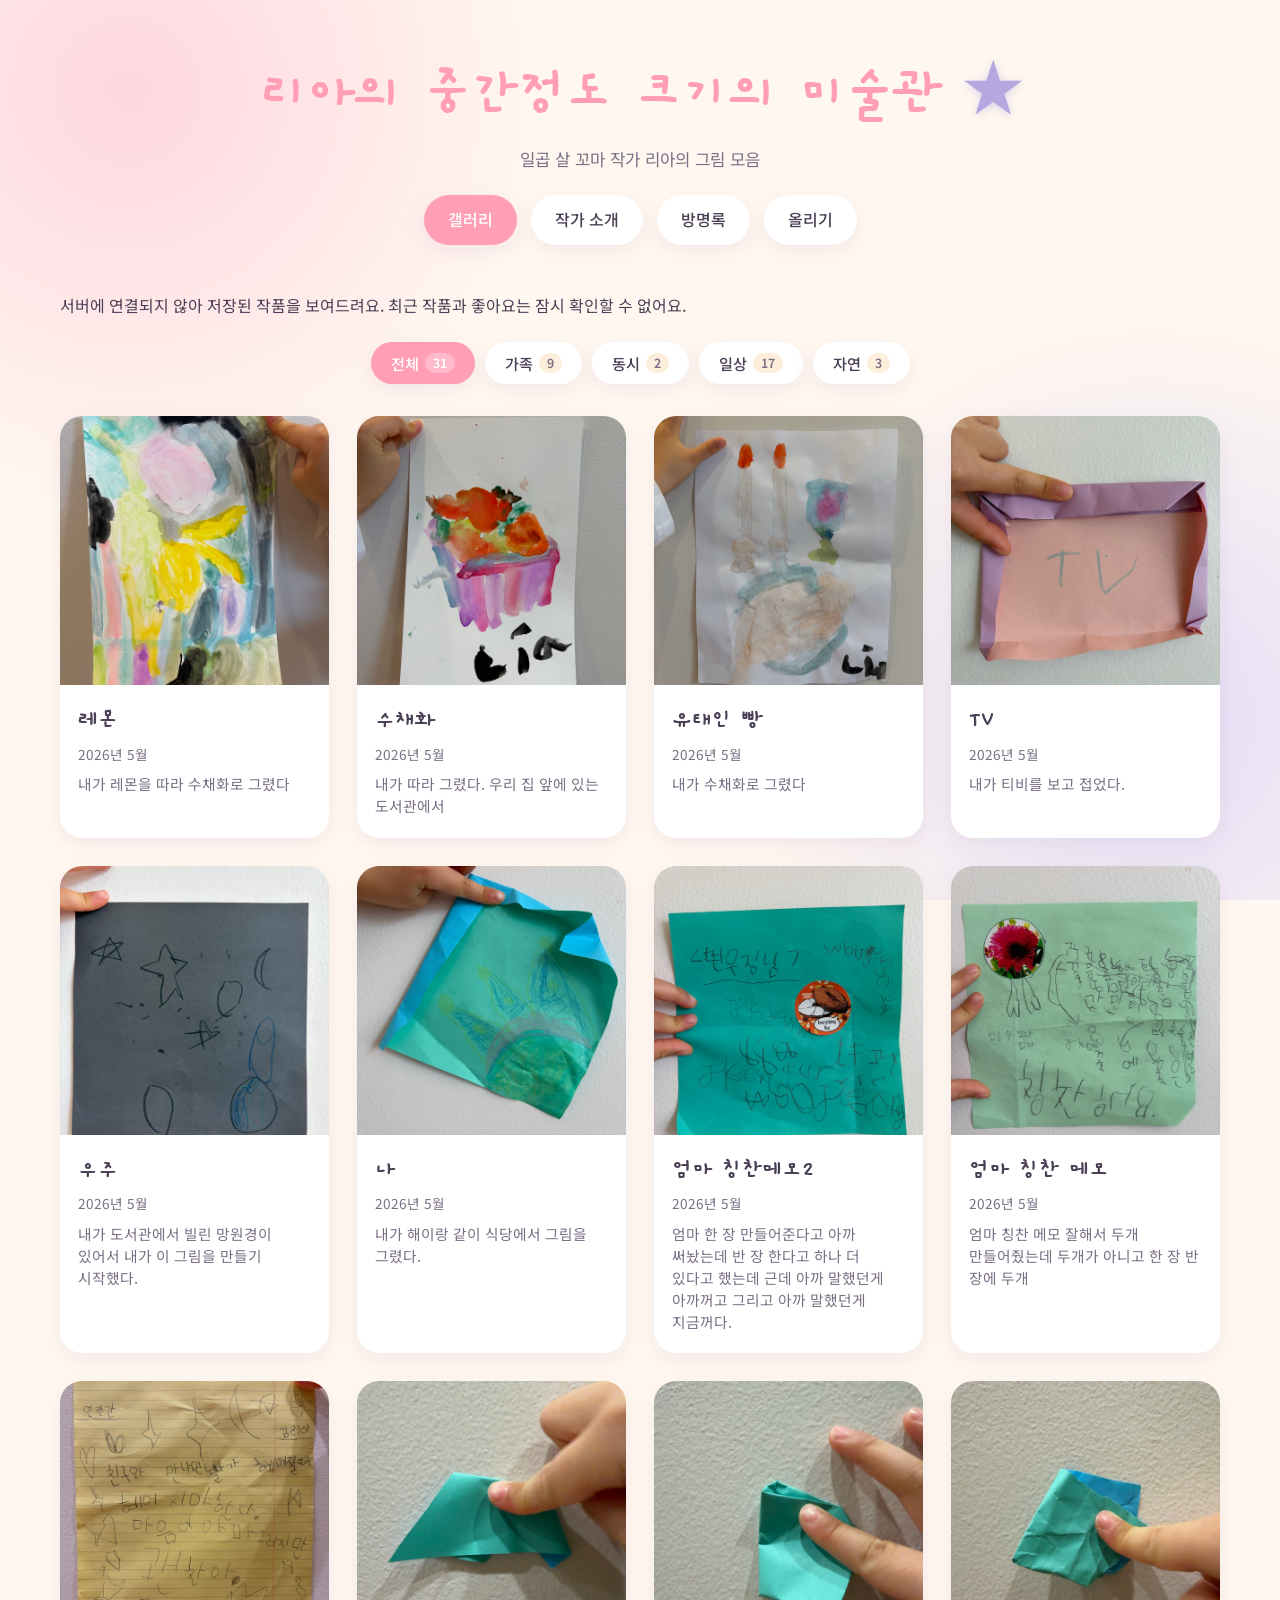
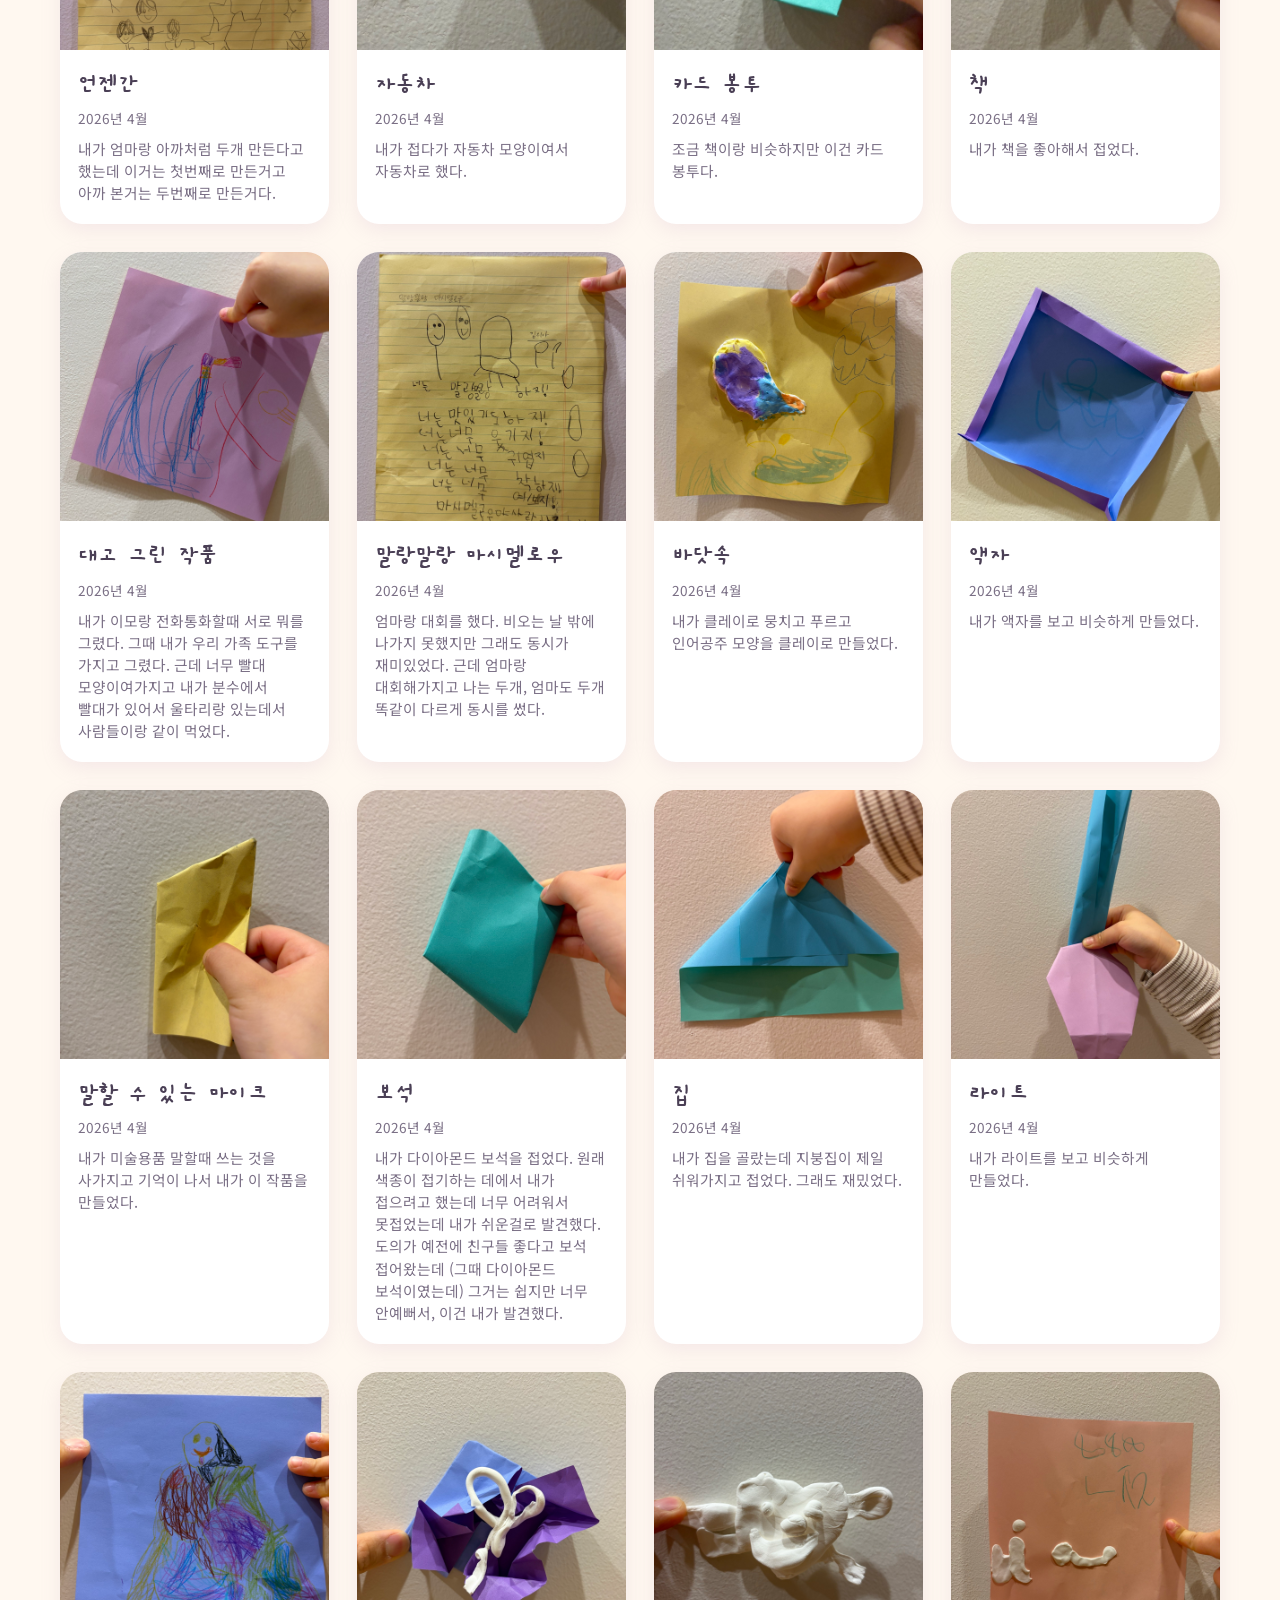
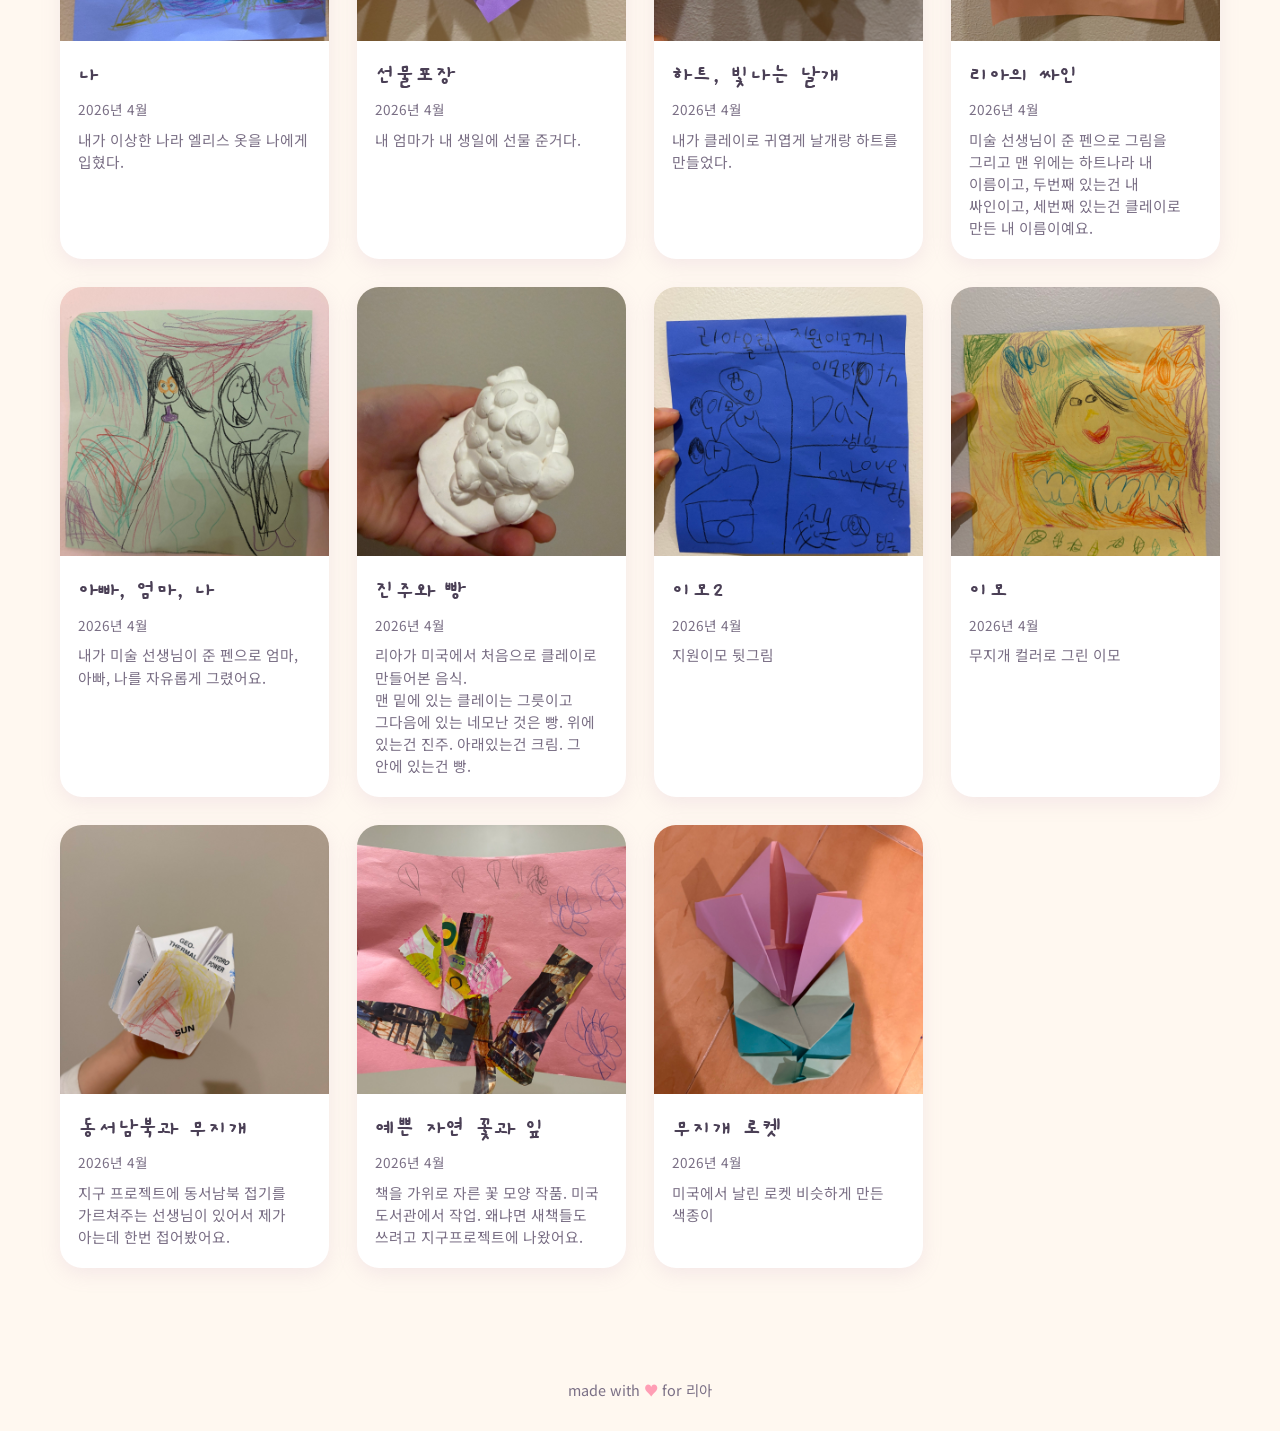
==== commit 2f1accd3: "Show saved gallery when artwork backend is unavailable" ====
--- a/index.html
+++ b/index.html
@@ -41,6 +41,7 @@
   </header>
 
   <main>
+    <p id="galleryNotice" role="status" hidden></p>
     <div id="filterBar" class="filter-bar" role="tablist" aria-label="주제별 필터"></div>
     <section id="gallery" class="gallery" aria-label="작품 목록"></section>
 
@@ -87,10 +88,12 @@
     <p>made with <span class="heart">♥</span> for 리아</p>
   </footer>
 
-  <script src="https://cdn.jsdelivr.net/npm/@supabase/supabase-js@2.39.0/dist/umd/supabase.min.js"></script>
+  <script src="https://cdn.jsdelivr.net/npm/@supabase/supabase-js@2.45.0/dist/umd/supabase.min.js"></script>
   <script src="config.js"></script>
   <script src="auth.js"></script>
+  <script src="artworks.js"></script>
   <script>
+    (function (savedArtworks) {
     // === Show 편집 link only on localhost ===
     if (['localhost', '127.0.0.1'].includes(location.hostname)) {
       document.querySelectorAll('.admin-link').forEach(a => a.hidden = false);
@@ -108,8 +111,8 @@
     const filterBar = document.getElementById('filterBar');
 
     // 현재 사용자 상태 추적
-    sb.auth.getSession().then(({ data: { session } }) => { currentUser = session?.user || null; });
-    sb.auth.onAuthStateChange((_e, session) => {
+    window.sb?.auth.getSession().then(({ data: { session } }) => { currentUser = session?.user || null; }).catch(console.warn);
+    window.sb?.auth.onAuthStateChange((_e, session) => {
       currentUser = session?.user || null;
       // 라이트박스가 열려있으면 좋아요 상태 갱신
       if (lightbox.classList.contains('open') && artworks[currentIdx]) {
@@ -120,9 +123,14 @@
     // === Load artworks (with likes) ===
     async function loadArtworks() {
       gallery.innerHTML = '<div class="empty">작품 불러오는 중...</div>';
+      const notice = document.getElementById('galleryNotice');
+      notice.hidden = true;
+      const controller = new AbortController();
+      const timeout = setTimeout(() => controller.abort(), 5000);
       const url = `${SUPABASE_URL}/rest/v1/artworks?select=*,likes(user_id,display_name)&order=sort_order.desc.nullslast,created_at.desc`;
       try {
         const res = await fetch(url, {
+          signal: controller.signal,
           headers: {
             apikey: SUPABASE_ANON_KEY,
             Authorization: 'Bearer ' + SUPABASE_ANON_KEY,
@@ -141,7 +149,13 @@
         }));
         renderGallery();
       } catch (e) {
-        gallery.innerHTML = '<div class="empty">작품을 불러오지 못했어요: ' + e.message + '</div>';
+        console.warn('작품 서버 연결 실패, 저장된 작품을 표시합니다.', e);
+        artworks = savedArtworks.map(art => ({ ...art, id: null, likes: [], archived: true }));
+        notice.textContent = '서버에 연결되지 않아 저장된 작품을 보여드려요. 최근 작품과 좋아요는 잠시 확인할 수 없어요.';
+        notice.hidden = false;
+        renderGallery();
+      } finally {
+        clearTimeout(timeout);
       }
     }
 
@@ -267,6 +281,9 @@
 
     function updateLightboxLikes(art) {
       const btn = document.getElementById('lightboxLikeBtn');
+      btn.disabled = !!art.archived || !window.sb;
+      btn.querySelector('.like-label').textContent = art.archived ? '좋아요 잠시 쉬는 중' : '좋아요';
+      document.getElementById('lightboxDelete').disabled = !!art.archived || !window.sb;
       const icon = btn.querySelector('.like-icon');
       const countEl = btn.querySelector('.like-count');
       const likers = document.getElementById('lightboxLikers');
@@ -326,36 +343,55 @@
       });
     }
 
+    const NAME_KEY = 'lia-gallery-display-name';
+
     async function ensureUser() {
       const { data: { session } } = await sb.auth.getSession();
       if (session) { currentUser = session.user; return session.user; }
 
       const name = await promptForName();
       if (!name) return null;
+
+      // 이름을 localStorage에 즉시 저장 (updateUser 실패해도 fallback)
+      localStorage.setItem(NAME_KEY, name);
+
       const { data: signupData, error: signupErr } = await sb.auth.signInAnonymously();
-      if (signupErr) { alert('인증 실패: ' + signupErr.message); return null; }
-      const { data: updData } = await sb.auth.updateUser({ data: { display_name: name } });
-      const user = (updData && updData.user) || signupData.user;
-      currentUser = user;
-      return user;
+      if (signupErr) {
+        console.error('signInAnonymously error:', signupErr);
+        alert('인증 실패: ' + signupErr.message);
+        return null;
+      }
+      currentUser = signupData.user;
+
+      // user_metadata 업데이트는 best-effort (실패해도 좋아요는 진행)
+      sb.auth.updateUser({ data: { display_name: name } })
+        .then(({ error }) => { if (error) console.warn('updateUser error:', error); })
+        .catch(e => console.warn('updateUser exception:', e));
+
+      return signupData.user;
     }
 
     function displayNameOf(user) {
-      const meta = user.user_metadata && user.user_metadata.display_name;
+      const meta = user && user.user_metadata && user.user_metadata.display_name;
       if (meta) return meta;
-      if (user.email === 'liakim@junsoopablo.local') return '리아';
-      if (user.email) return user.email.split('@')[0];
+      const stored = localStorage.getItem(NAME_KEY);
+      if (stored) return stored;
+      if (user && user.email === 'liakim@junsoopablo.local') return '리아';
+      if (user && user.email) return user.email.split('@')[0];
       return '익명';
     }
 
     // === Like toggle ===
     document.getElementById('lightboxLikeBtn').addEventListener('click', async (e) => {
       e.stopPropagation();
+      e.preventDefault();
       const art = artworks[currentIdx];
-      if (!art) return;
+      if (!art || art.archived || !window.sb) return;
+      console.log('[like] click on', art.title, 'id=', art.id);
 
       const user = await ensureUser();
-      if (!user) return;
+      if (!user) { console.log('[like] no user'); return; }
+      console.log('[like] user id=', user.id, 'is_anonymous=', user.is_anonymous);
 
       const myLike = (art.likes || []).find(l => l.user_id === user.id);
       if (myLike) {
@@ -365,22 +401,30 @@
         const { error } = await sb.from('likes').delete()
           .eq('artwork_id', art.id).eq('user_id', user.id);
         if (error) {
+          console.error('[like] delete error:', error);
           art.likes.push(myLike);
           updateLightboxLikes(art); refreshCardLikes(art);
-          alert('실패: ' + error.message);
+          alert('좋아요 취소 실패: ' + error.message);
+        } else {
+          console.log('[like] removed');
         }
       } else {
         // 추가 (optimistic)
-        const newLike = { user_id: user.id, display_name: displayNameOf(user) };
+        const name = displayNameOf(user);
+        const newLike = { user_id: user.id, display_name: name };
         art.likes = [...(art.likes || []), newLike];
         updateLightboxLikes(art); refreshCardLikes(art);
-        const { error } = await sb.from('likes').insert({
-          artwork_id: art.id, user_id: user.id, display_name: newLike.display_name,
-        });
+        console.log('[like] inserting:', { artwork_id: art.id, user_id: user.id, display_name: name });
+        const { data, error } = await sb.from('likes').insert({
+          artwork_id: art.id, user_id: user.id, display_name: name,
+        }).select();
         if (error) {
+          console.error('[like] insert error:', error);
           art.likes = art.likes.filter(l => l !== newLike);
           updateLightboxLikes(art); refreshCardLikes(art);
-          alert('실패: ' + error.message);
+          alert('좋아요 실패: ' + error.message + '\n(자세한 내용은 콘솔 확인)');
+        } else {
+          console.log('[like] inserted:', data);
         }
       }
     });
@@ -407,7 +451,7 @@
     document.getElementById('lightboxDelete').addEventListener('click', async (e) => {
       e.stopPropagation();
       const art = artworks[currentIdx];
-      if (!art) return;
+      if (!art || art.archived || !window.sb) return;
       const label = art.title || '이 작품';
       if (!confirm(`"${label}"을(를) 정말 삭제할까요?\n되돌릴 수 없어요.`)) return;
 
@@ -448,6 +492,7 @@
         nav(dx < 0 ? 1 : -1);
       }
     }, { passive: true });
+    })(artworks);
   </script>
 </body>
 </html>
